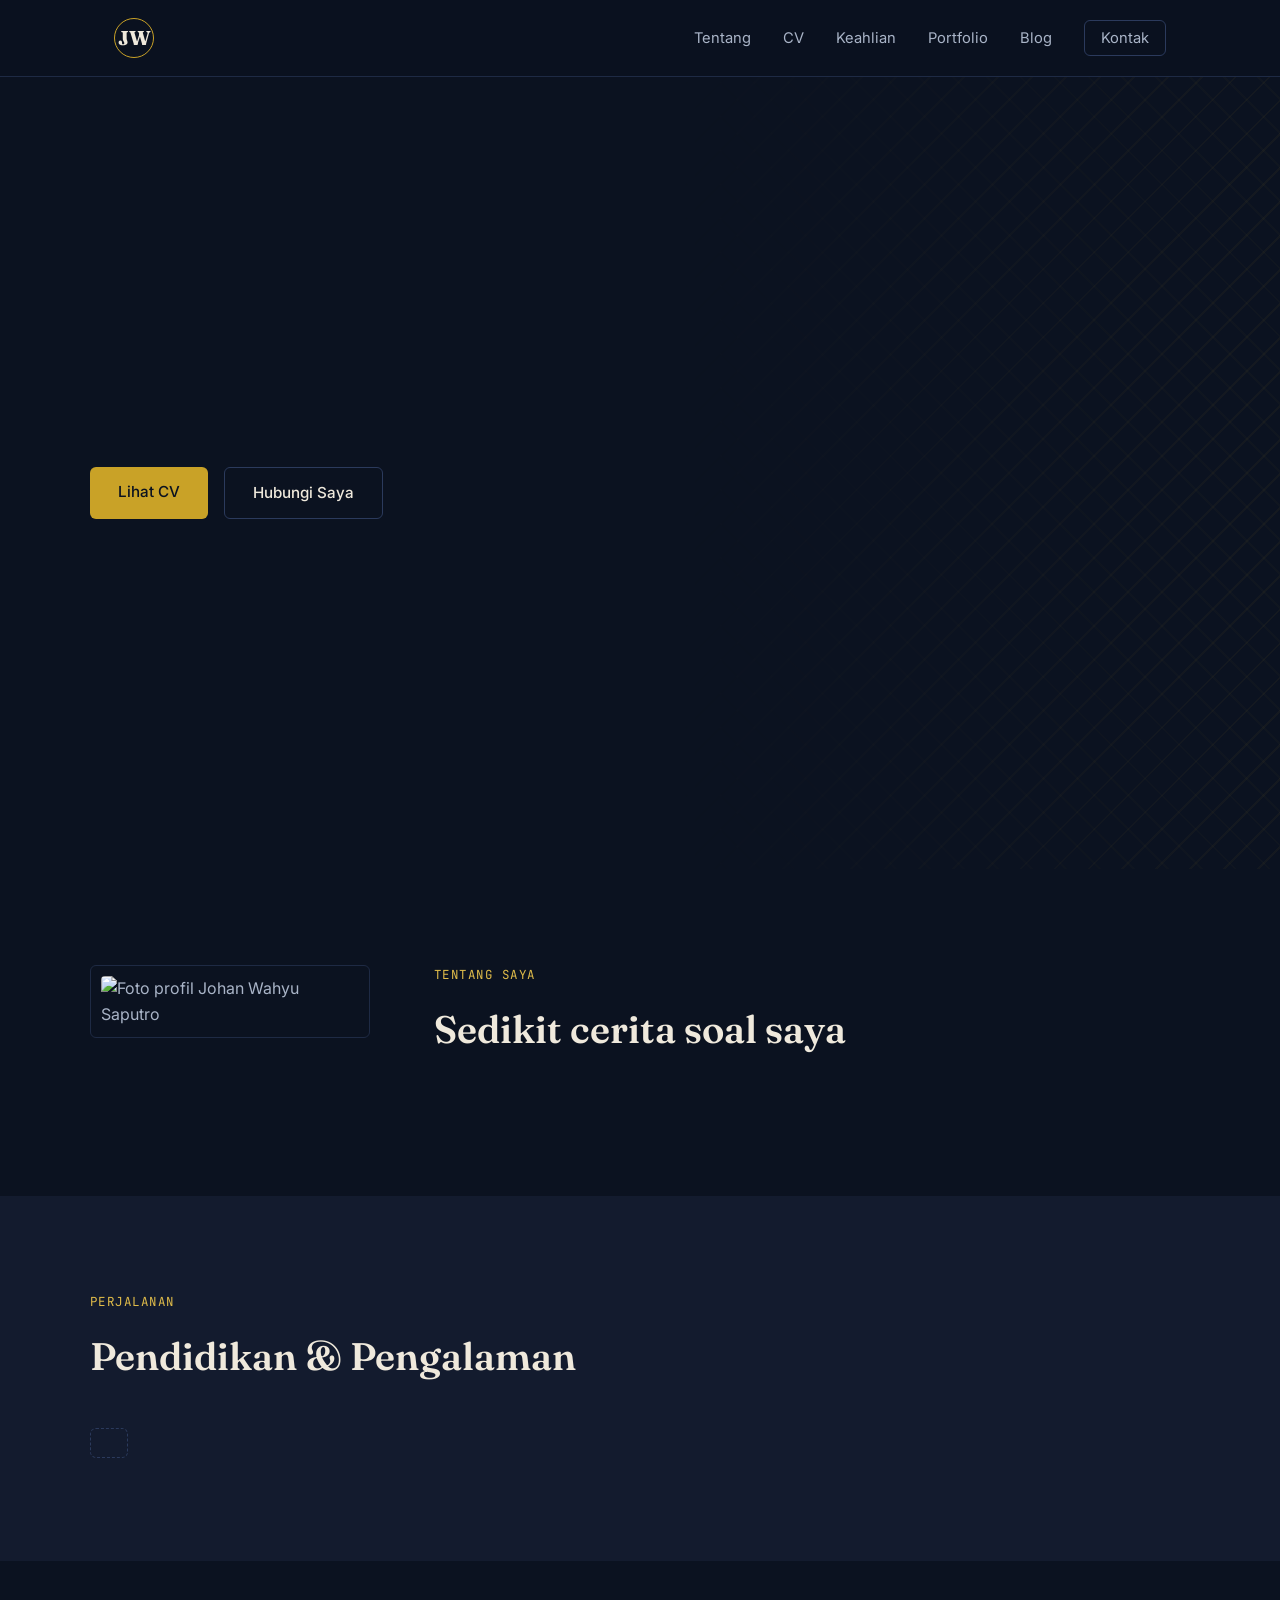
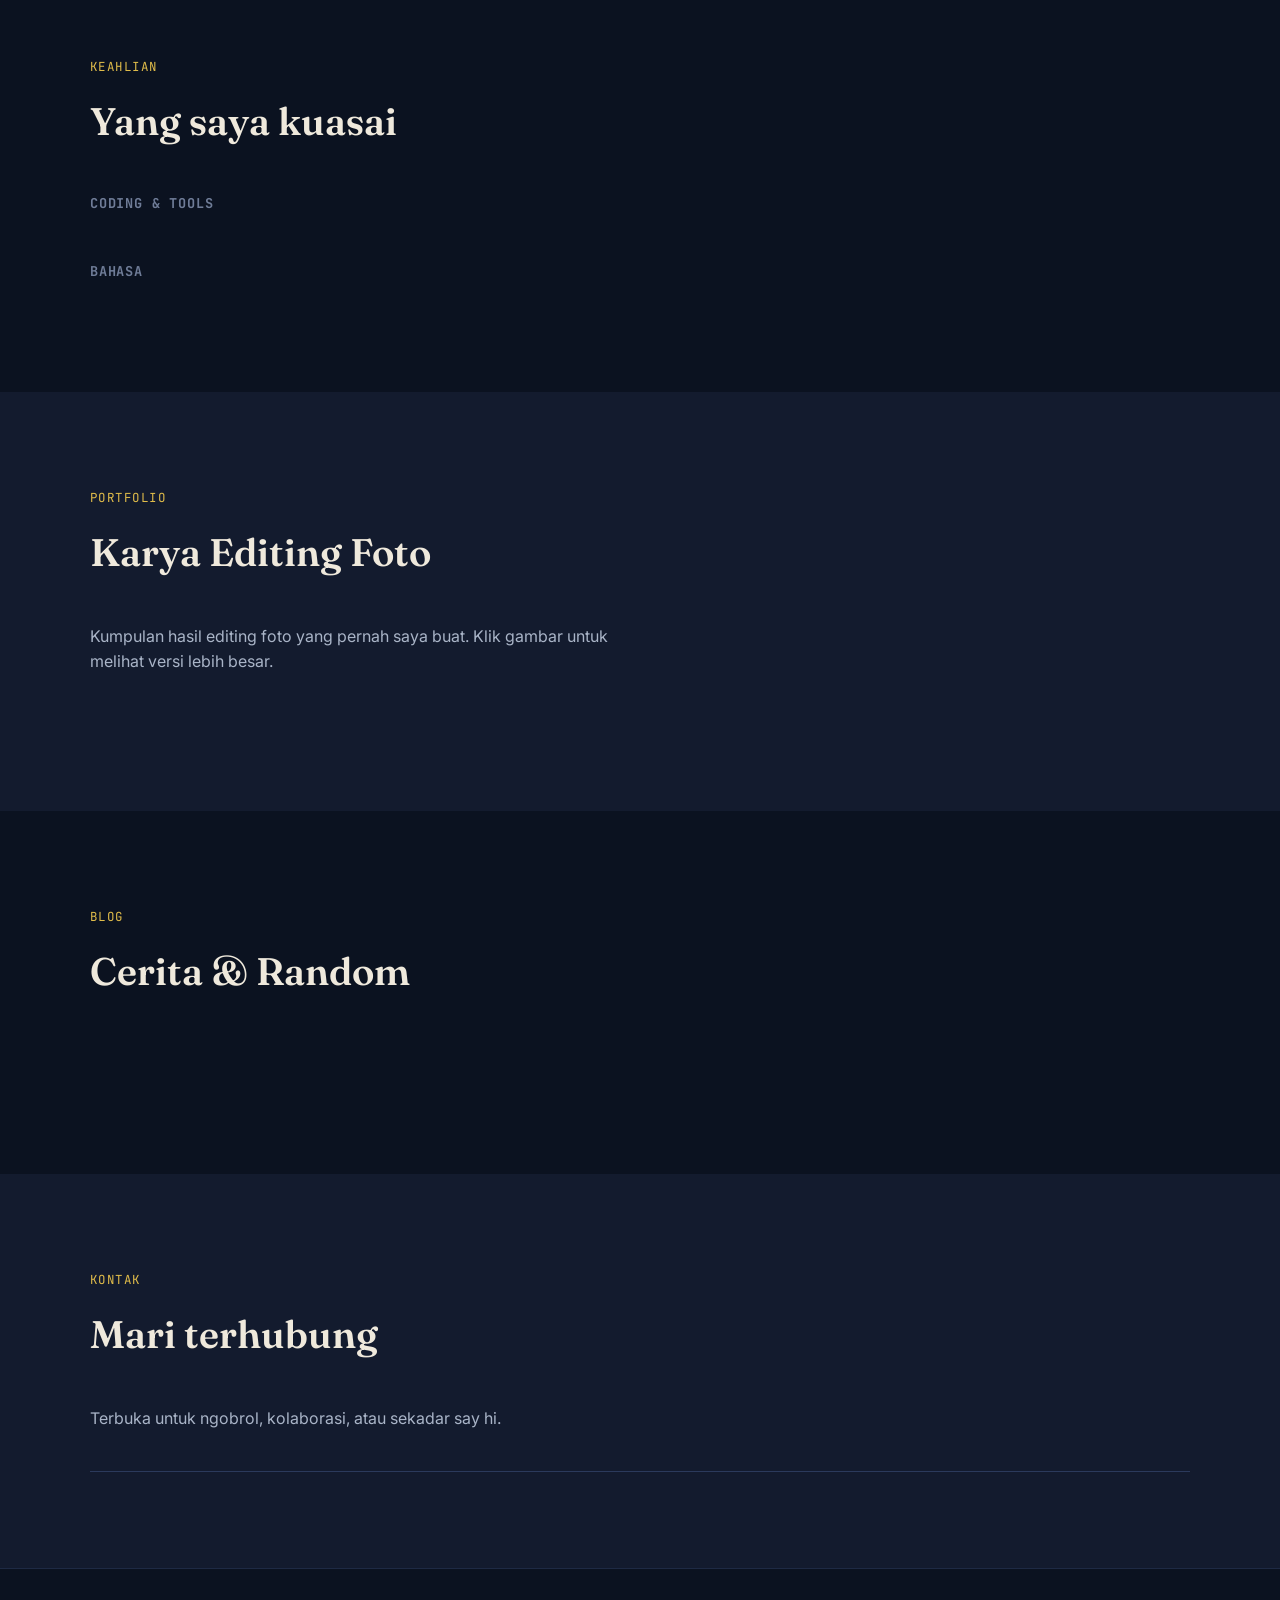
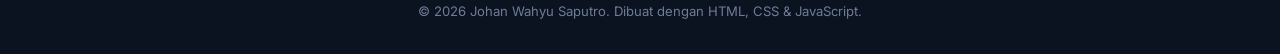
==== index.html @ c7bc6f95 "upload wesbiste pertama" ====
<!DOCTYPE html>
<html lang="id">
<head>
<meta charset="UTF-8">
<meta name="viewport" content="width=device-width, initial-scale=1.0">
<title>Johan Wahyu Saputro</title>
<meta name="description" content="Website pribadi Johan Wahyu Saputro — cerita, CV, dan portfolio.">

<!-- Font: Fraunces untuk judul (berkarakter), Inter untuk teks, JetBrains Mono untuk label kecil -->
<link rel="preconnect" href="https://fonts.googleapis.com">
<link rel="preconnect" href="https://fonts.gstatic.com" crossorigin>
<link href="https://fonts.googleapis.com/css2?family=Fraunces:opsz,wght@9..144,400;9..144,500;9..144,600;9..144,700&family=Inter:wght@400;500;600&family=JetBrains+Mono:wght@400;500&display=swap" rel="stylesheet">

<link rel="stylesheet" href="style.css">
</head>
<body>

  <!-- ===== NAVIGASI ===== -->
  <header class="nav-wrap">
    <nav class="nav">
      <a href="#beranda" class="nav__logo">JW</a>

      <button class="nav__toggle" id="navToggle" aria-label="Buka menu" aria-expanded="false">
        <span></span><span></span><span></span>
      </button>

      <ul class="nav__links" id="navLinks">
        <li><a href="#tentang">Tentang</a></li>
        <li><a href="#pengalaman">CV</a></li>
        <li><a href="#keahlian">Keahlian</a></li>
        <li><a href="#portfolio">Portfolio</a></li>
        <li><a href="#blog">Blog</a></li>
        <li><a href="#kontak" class="nav__cta">Kontak</a></li>
      </ul>
    </nav>
  </header>

  <main>

    <!-- ===== HERO ===== -->
    <section id="beranda" class="hero">
      <div class="hero__pattern" aria-hidden="true"></div>
      <div class="hero__inner">
        <p class="eyebrow" id="heroEyebrow"></p>
        <h1 class="hero__title" id="heroTitle"></h1>
        <p class="hero__tagline" id="heroTagline"></p>
        <div class="hero__actions">
          <a href="#pengalaman" class="btn btn--primary">Lihat CV</a>
          <a href="#kontak" class="btn btn--ghost">Hubungi Saya</a>
        </div>
      </div>
    </section>

    <!-- ===== TENTANG ===== -->
    <section id="tentang" class="section">
      <div class="section__inner about">
        <div class="about__frame">
          <img src="" alt="Foto profil Johan Wahyu Saputro" class="about__photo" id="aboutPhoto">
        </div>
        <div class="about__content">
          <p class="eyebrow">Tentang Saya</p>
          <h2 class="section__title">Sedikit cerita soal saya</h2>
          <p class="about__text" id="aboutText1"></p>
          <p class="about__text" id="aboutText2"></p>
        </div>
      </div>
    </section>

    <!-- ===== PENGALAMAN / CV ===== -->
    <section id="pengalaman" class="section section--alt">
      <div class="section__inner">
        <p class="eyebrow">Perjalanan</p>
        <h2 class="section__title">Pendidikan &amp; Pengalaman</h2>

        <ol class="timeline" id="cvExperience"></ol>
        <ol class="timeline" id="cvEducation"></ol>

        <div class="cert-note">
          <span id="certNote"></span>
        </div>
      </div>
    </section>

    <!-- ===== KEAHLIAN ===== -->
    <section id="keahlian" class="section">
      <div class="section__inner">
        <p class="eyebrow">Keahlian</p>
        <h2 class="section__title">Yang saya kuasai</h2>

        <div class="skills">
          <div class="skills__group">
            <h3 class="skills__label">Coding &amp; Tools</h3>
            <div class="pills" id="skillsTools"></div>
          </div>
          <div class="skills__group">
            <h3 class="skills__label">Bahasa</h3>
            <div class="pills" id="skillsLanguages"></div>
          </div>
        </div>
      </div>
    </section>

    <!-- ===== PORTFOLIO ===== -->
    <section id="portfolio" class="section section--alt">
      <div class="section__inner">
        <p class="eyebrow">Portfolio</p>
        <h2 class="section__title">Karya Editing Foto</h2>
        <p class="portfolio__intro">
          Kumpulan hasil editing foto yang pernah saya buat. Klik gambar untuk melihat versi lebih besar.
        </p>

        <div class="gallery" id="galleryGrid"></div>
      </div>
    </section>

    <!-- Lightbox: muncul saat gambar di galeri diklik -->
    <div class="lightbox" id="lightbox">
      <button class="lightbox__close" id="lightboxClose" aria-label="Tutup">&times;</button>
      <img src="" alt="" id="lightboxImg">
    </div>

    <!-- ===== BLOG ===== -->
    <section id="blog" class="section">
      <div class="section__inner">
        <p class="eyebrow">Blog</p>
        <h2 class="section__title">Cerita &amp; Random</h2>

        <div class="pills pills--tags" id="blogTags"></div>

        <div class="grid" id="blogGrid"></div>
      </div>
    </section>

    <!-- ===== KONTAK ===== -->
    <section id="kontak" class="section section--alt kontak">
      <div class="section__inner">
        <p class="eyebrow">Kontak</p>
        <h2 class="section__title">Mari terhubung</h2>
        <p class="kontak__text">Terbuka untuk ngobrol, kolaborasi, atau sekadar say hi.</p>

        <div class="kontak__links" id="kontakLinks"></div>
      </div>
    </section>

  </main>

  <footer class="footer">
    <p>© <span id="year"></span> Johan Wahyu Saputro. Dibuat dengan HTML, CSS &amp; JavaScript.</p>
  </footer>

  <script src="script.js"></script>
</body>
</html>
---- style.css ----
/* =========================================================
   DESIGN TOKENS
   Palet: navy gelap + aksen emas (terinspirasi batik parang)
   Font: Fraunces (judul) · Inter (teks) · JetBrains Mono (label kecil)
   ========================================================= */
:root {
  --navy-900: #0B1220;
  --navy-800: #131B2E;
  --navy-700: #1E2A44;
  --navy-600: #2B3A5C;

  --gold-500: #C9A227;
  --gold-400: #E0BC4A;

  --cream-100: #EFE9DC;
  --slate-300: #A9B4C7;
  --slate-500: #6F7C97;

  --font-display: "Fraunces", serif;
  --font-body: "Inter", sans-serif;
  --font-mono: "JetBrains Mono", monospace;

  --max-width: 1100px;
  --radius: 6px;
}

/* =========================================================
   RESET DASAR
   ========================================================= */
* { margin: 0; padding: 0; box-sizing: border-box; }

html { scroll-behavior: smooth; }

body {
  background: var(--navy-900);
  color: var(--slate-300);
  font-family: var(--font-body);
  line-height: 1.6;
  -webkit-font-smoothing: antialiased;
}

img { max-width: 100%; display: block; }

a { color: inherit; text-decoration: none; }

ul, ol { list-style: none; }

:focus-visible {
  outline: 2px solid var(--gold-400);
  outline-offset: 3px;
}

@media (prefers-reduced-motion: reduce) {
  html { scroll-behavior: auto; }
  * { animation-duration: 0.01ms !important; transition-duration: 0.01ms !important; }
}

/* =========================================================
   UTILITAS
   ========================================================= */
.eyebrow {
  font-family: var(--font-mono);
  font-size: 0.78rem;
  letter-spacing: 0.12em;
  text-transform: uppercase;
  color: var(--gold-400);
  margin-bottom: 14px;
}

.section {
  padding: 96px 24px;
}

.section--alt {
  background: var(--navy-800);
}

.section__inner {
  max-width: var(--max-width);
  margin: 0 auto;
}

.section__title {
  font-family: var(--font-display);
  font-weight: 600;
  font-size: clamp(1.8rem, 3vw, 2.4rem);
  color: var(--cream-100);
  margin-bottom: 40px;
  max-width: 20ch;
}

/* =========================================================
   NAVIGASI
   ========================================================= */
.nav-wrap {
  position: sticky;
  top: 0;
  z-index: 100;
  background: rgba(11, 18, 32, 0.85);
  backdrop-filter: blur(10px);
  border-bottom: 1px solid var(--navy-700);
}

.nav {
  max-width: var(--max-width);
  margin: 0 auto;
  padding: 18px 24px;
  display: flex;
  align-items: center;
  justify-content: space-between;
}

.nav__logo {
  font-family: var(--font-display);
  font-weight: 700;
  font-size: 1.25rem;
  color: var(--cream-100);
  border: 1px solid var(--gold-500);
  border-radius: 50%;
  width: 40px;
  height: 40px;
  display: flex;
  align-items: center;
  justify-content: center;
}

.nav__links {
  display: flex;
  align-items: center;
  gap: 32px;
}

.nav__links a {
  font-size: 0.92rem;
  color: var(--slate-300);
  transition: color 0.2s ease;
}

.nav__links a:hover { color: var(--gold-400); }

.nav__cta {
  border: 1px solid var(--navy-600);
  padding: 8px 16px;
  border-radius: var(--radius);
}

.nav__cta:hover {
  border-color: var(--gold-500);
  color: var(--gold-400) !important;
}

.nav__toggle {
  display: none;
  flex-direction: column;
  gap: 5px;
  background: none;
  border: none;
  cursor: pointer;
  padding: 6px;
}

.nav__toggle span {
  width: 22px;
  height: 2px;
  background: var(--cream-100);
  border-radius: 2px;
  transition: transform 0.25s ease, opacity 0.25s ease;
}

/* =========================================================
   HERO
   ========================================================= */
.hero {
  position: relative;
  min-height: 88vh;
  display: flex;
  align-items: center;
  padding: 0 24px;
  overflow: hidden;
}

.hero__pattern {
  position: absolute;
  top: 0;
  right: 0;
  width: min(55vw, 620px);
  height: 100%;
  pointer-events: none;
  opacity: 0.5;
  background-image: repeating-linear-gradient(
      135deg,
      transparent 0 22px,
      rgba(201, 162, 39, 0.10) 22px 24px
    ),
    repeating-linear-gradient(
      45deg,
      transparent 0 22px,
      rgba(201, 162, 39, 0.06) 22px 24px
    );
  -webkit-mask-image: linear-gradient(to left, black, transparent);
  mask-image: linear-gradient(to left, black, transparent);
}

.hero__inner {
  position: relative;
  max-width: var(--max-width);
  margin: 0 auto;
  width: 100%;
}

.hero__title {
  font-family: var(--font-display);
  font-weight: 600;
  font-size: clamp(2.6rem, 7vw, 5rem);
  line-height: 1.05;
  color: var(--cream-100);
  margin-bottom: 24px;
}

.hero__tagline {
  font-size: clamp(1.05rem, 2vw, 1.25rem);
  color: var(--slate-300);
  max-width: 40ch;
  margin-bottom: 40px;
}

.hero__actions {
  display: flex;
  gap: 16px;
  flex-wrap: wrap;
}

/* =========================================================
   TOMBOL
   ========================================================= */
.btn {
  display: inline-block;
  padding: 13px 28px;
  border-radius: var(--radius);
  font-size: 0.95rem;
  font-weight: 500;
  transition: transform 0.2s ease, background 0.2s ease, border-color 0.2s ease;
}

.btn--primary {
  background: var(--gold-500);
  color: var(--navy-900);
}

.btn--primary:hover {
  background: var(--gold-400);
  transform: translateY(-2px);
}

.btn--ghost {
  border: 1px solid var(--navy-600);
  color: var(--cream-100);
}

.btn--ghost:hover {
  border-color: var(--gold-500);
  transform: translateY(-2px);
}

/* =========================================================
   TENTANG
   ========================================================= */
.about {
  display: grid;
  grid-template-columns: 280px 1fr;
  gap: 64px;
  align-items: start;
}

.about__frame {
  border: 1px solid var(--navy-700);
  border-radius: var(--radius);
  padding: 10px;
}

.about__photo {
  border-radius: 4px;
}

.about__text {
  margin-bottom: 18px;
  max-width: 58ch;
}

.about__note {
  font-family: var(--font-mono);
  font-size: 0.8rem;
  color: var(--slate-500);
  border-left: 2px solid var(--navy-600);
  padding-left: 12px;
  margin-top: 24px;
}

/* =========================================================
   TIMELINE (CV)
   ========================================================= */
.timeline {
  position: relative;
  padding-left: 32px;
  border-left: 1px solid var(--navy-600);
  margin-bottom: 40px;
}

.timeline__item {
  position: relative;
  padding-bottom: 40px;
}

.timeline__item:last-child { padding-bottom: 0; }

.timeline__item::before {
  content: "";
  position: absolute;
  left: -37px;
  top: 6px;
  width: 10px;
  height: 10px;
  border-radius: 50%;
  background: var(--gold-500);
  box-shadow: 0 0 0 4px var(--navy-900);
}

.section--alt .timeline__item::before {
  box-shadow: 0 0 0 4px var(--navy-800);
}

.timeline__date {
  font-family: var(--font-mono);
  font-size: 0.78rem;
  color: var(--gold-400);
  letter-spacing: 0.04em;
}

.timeline__title {
  font-family: var(--font-display);
  font-weight: 600;
  font-size: 1.2rem;
  color: var(--cream-100);
  margin: 6px 0 8px;
}

.timeline__desc {
  max-width: 55ch;
}

.cert-note {
  font-family: var(--font-mono);
  font-size: 0.85rem;
  color: var(--slate-500);
  border: 1px dashed var(--navy-600);
  border-radius: var(--radius);
  padding: 14px 18px;
  display: inline-block;
}

/* =========================================================
   KEAHLIAN
   ========================================================= */
.skills {
  display: flex;
  flex-direction: column;
  gap: 32px;
}

.skills__label {
  font-family: var(--font-mono);
  font-size: 0.85rem;
  color: var(--slate-500);
  text-transform: uppercase;
  letter-spacing: 0.06em;
  margin-bottom: 14px;
}

.pills {
  display: flex;
  flex-wrap: wrap;
  gap: 10px;
}

.pill {
  font-size: 0.88rem;
  padding: 8px 16px;
  border: 1px solid var(--navy-600);
  border-radius: 999px;
  color: var(--cream-100);
}

.pill--tag {
  border-color: var(--gold-500);
  color: var(--gold-400);
}

.pills--tags { margin-bottom: 36px; }

/* =========================================================
   GRID / CARD (Portfolio & Blog)
   ========================================================= */
.grid {
  display: grid;
  grid-template-columns: repeat(auto-fit, minmax(240px, 1fr));
  gap: 24px;
}

.card--empty {
  border: 1px dashed var(--navy-600);
  border-radius: var(--radius);
  padding: 36px 24px;
  text-align: center;
  color: var(--slate-500);
  font-size: 0.92rem;
}

.card--empty__icon {
  font-family: var(--font-display);
  font-size: 1.6rem;
  color: var(--gold-500);
  margin-bottom: 12px;
}

/* =========================================================
   GALERI PORTFOLIO
   ========================================================= */
.portfolio__intro {
  max-width: 55ch;
  margin-bottom: 40px;
}

.gallery {
  display: grid;
  grid-template-columns: repeat(auto-fill, minmax(220px, 1fr));
  gap: 20px;
  grid-auto-flow: dense;
}

.gallery__item {
  position: relative;
  overflow: hidden;
  border-radius: var(--radius);
  border: 1px solid var(--navy-600);
  cursor: pointer;
  aspect-ratio: 4 / 5;
}

.gallery__item img {
  width: 100%;
  height: 100%;
  object-fit: cover;
  transition: transform 0.4s ease;
}

.gallery__item:hover img {
  transform: scale(1.06);
}

.gallery__item figcaption {
  position: absolute;
  left: 0;
  right: 0;
  bottom: 0;
  padding: 14px 16px;
  font-size: 0.85rem;
  color: var(--cream-100);
  background: linear-gradient(to top, rgba(11, 18, 32, 0.9), transparent);
  opacity: 0;
  transform: translateY(6px);
  transition: opacity 0.25s ease, transform 0.25s ease;
}

.gallery__item:hover figcaption,
.gallery__item:focus-visible figcaption {
  opacity: 1;
  transform: translateY(0);
}

/* =========================================================
   LIGHTBOX
   ========================================================= */
.lightbox {
  position: fixed;
  inset: 0;
  background: rgba(11, 18, 32, 0.94);
  display: flex;
  align-items: center;
  justify-content: center;
  padding: 40px;
  z-index: 200;
  opacity: 0;
  pointer-events: none;
  transition: opacity 0.25s ease;
}

.lightbox.is-open {
  opacity: 1;
  pointer-events: auto;
}

.lightbox img {
  max-width: min(90vw, 900px);
  max-height: 86vh;
  border-radius: 4px;
  box-shadow: 0 20px 60px rgba(0, 0, 0, 0.5);
}

.lightbox__close {
  position: absolute;
  top: 24px;
  right: 28px;
  background: none;
  border: 1px solid var(--navy-600);
  color: var(--cream-100);
  width: 44px;
  height: 44px;
  border-radius: 50%;
  font-size: 1.5rem;
  line-height: 1;
  cursor: pointer;
  transition: border-color 0.2s ease, color 0.2s ease;
}

.lightbox__close:hover {
  border-color: var(--gold-500);
  color: var(--gold-400);
}

/* =========================================================
   KONTAK
   ========================================================= */
.kontak__text {
  max-width: 50ch;
  margin-bottom: 40px;
}

.kontak__links {
  display: flex;
  flex-direction: column;
  gap: 1px;
  border-top: 1px solid var(--navy-600);
}

.kontak__link {
  display: flex;
  justify-content: space-between;
  align-items: center;
  padding: 20px 4px;
  border-bottom: 1px solid var(--navy-600);
  transition: padding-left 0.2s ease, color 0.2s ease;
}

.kontak__link:hover {
  padding-left: 12px;
  color: var(--gold-400);
}

.kontak__link-label {
  font-family: var(--font-mono);
  font-size: 0.8rem;
  color: var(--slate-500);
  text-transform: uppercase;
  letter-spacing: 0.06em;
}

.kontak__link-value {
  font-size: 1rem;
}

/* =========================================================
   FOOTER
   ========================================================= */
.footer {
  text-align: center;
  padding: 32px 24px;
  font-size: 0.82rem;
  color: var(--slate-500);
  border-top: 1px solid var(--navy-700);
}

/* =========================================================
   RESPONSIVE
   ========================================================= */
@media (max-width: 780px) {
  .about {
    grid-template-columns: 1fr;
  }

  .about__frame {
    max-width: 220px;
  }
}

@media (max-width: 640px) {
  .nav__toggle {
    display: flex;
  }

  .nav__links {
    position: fixed;
    top: 73px;
    left: 0;
    right: 0;
    background: var(--navy-800);
    flex-direction: column;
    align-items: flex-start;
    gap: 0;
    border-bottom: 1px solid var(--navy-700);
    transform: translateY(-8px);
    opacity: 0;
    pointer-events: none;
    transition: transform 0.2s ease, opacity 0.2s ease;
  }

  .nav__links.is-open {
    transform: translateY(0);
    opacity: 1;
    pointer-events: auto;
  }

  .nav__links li {
    width: 100%;
  }

  .nav__links a {
    display: block;
    padding: 16px 24px;
    width: 100%;
    border-bottom: 1px solid var(--navy-700);
  }

  .nav__cta {
    border: none;
    border-bottom: 1px solid var(--navy-700);
    border-radius: 0;
  }

  .nav__toggle.is-active span:nth-child(1) { transform: translateY(7px) rotate(45deg); }
  .nav__toggle.is-active span:nth-child(2) { opacity: 0; }
  .nav__toggle.is-active span:nth-child(3) { transform: translateY(-7px) rotate(-45deg); }

  .section { padding: 64px 20px; }
}
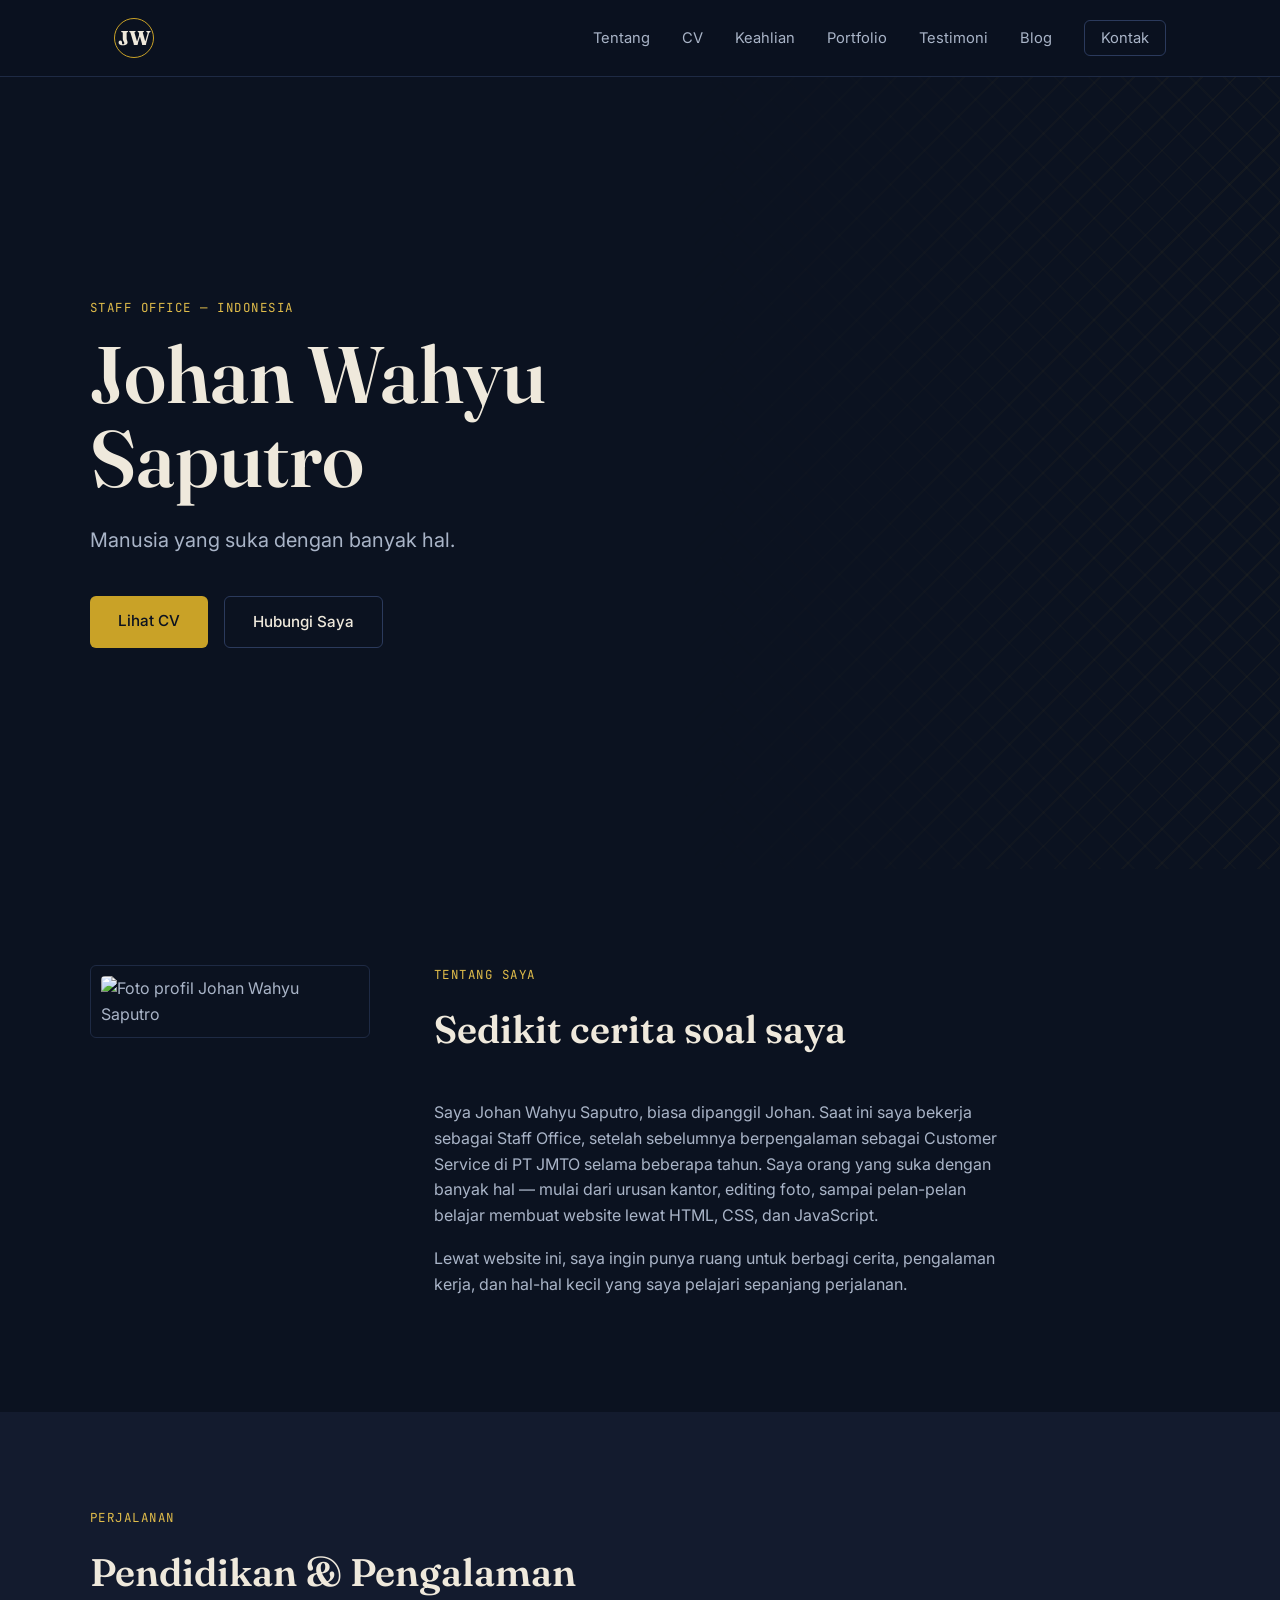
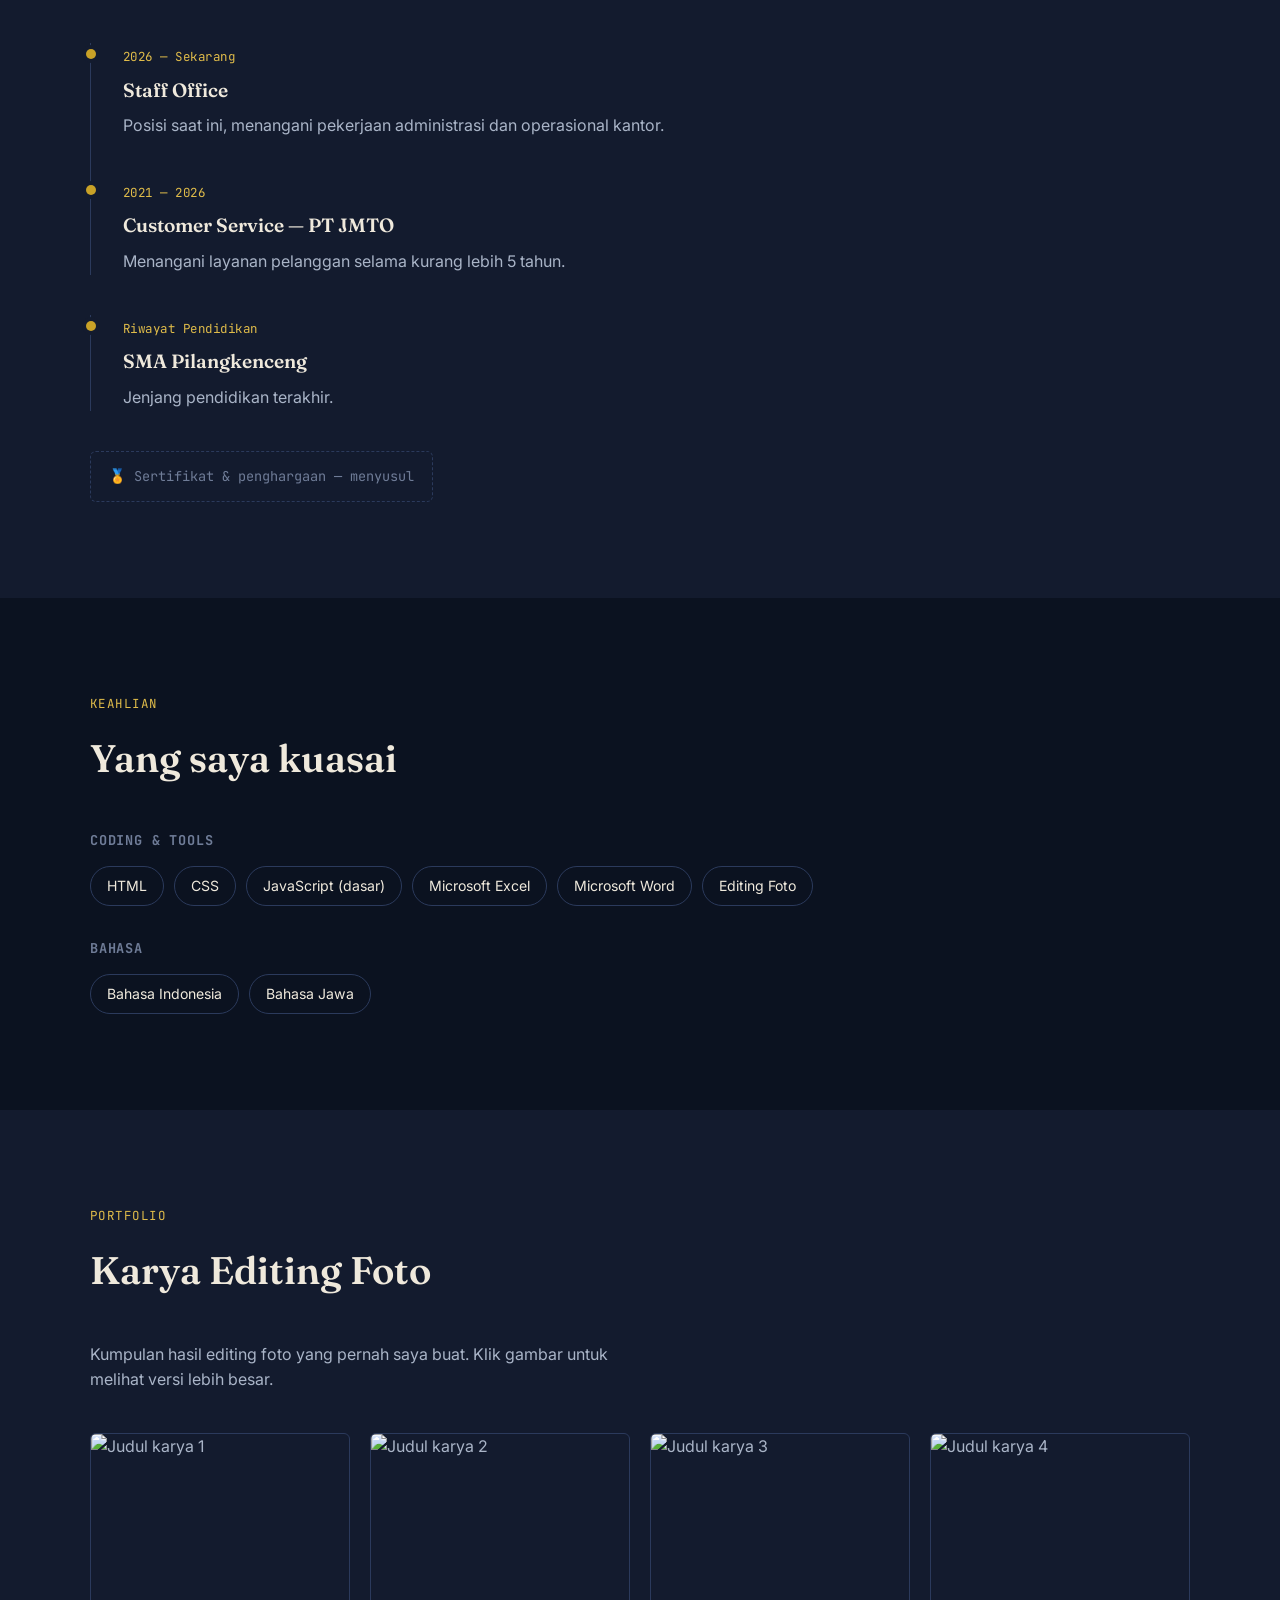
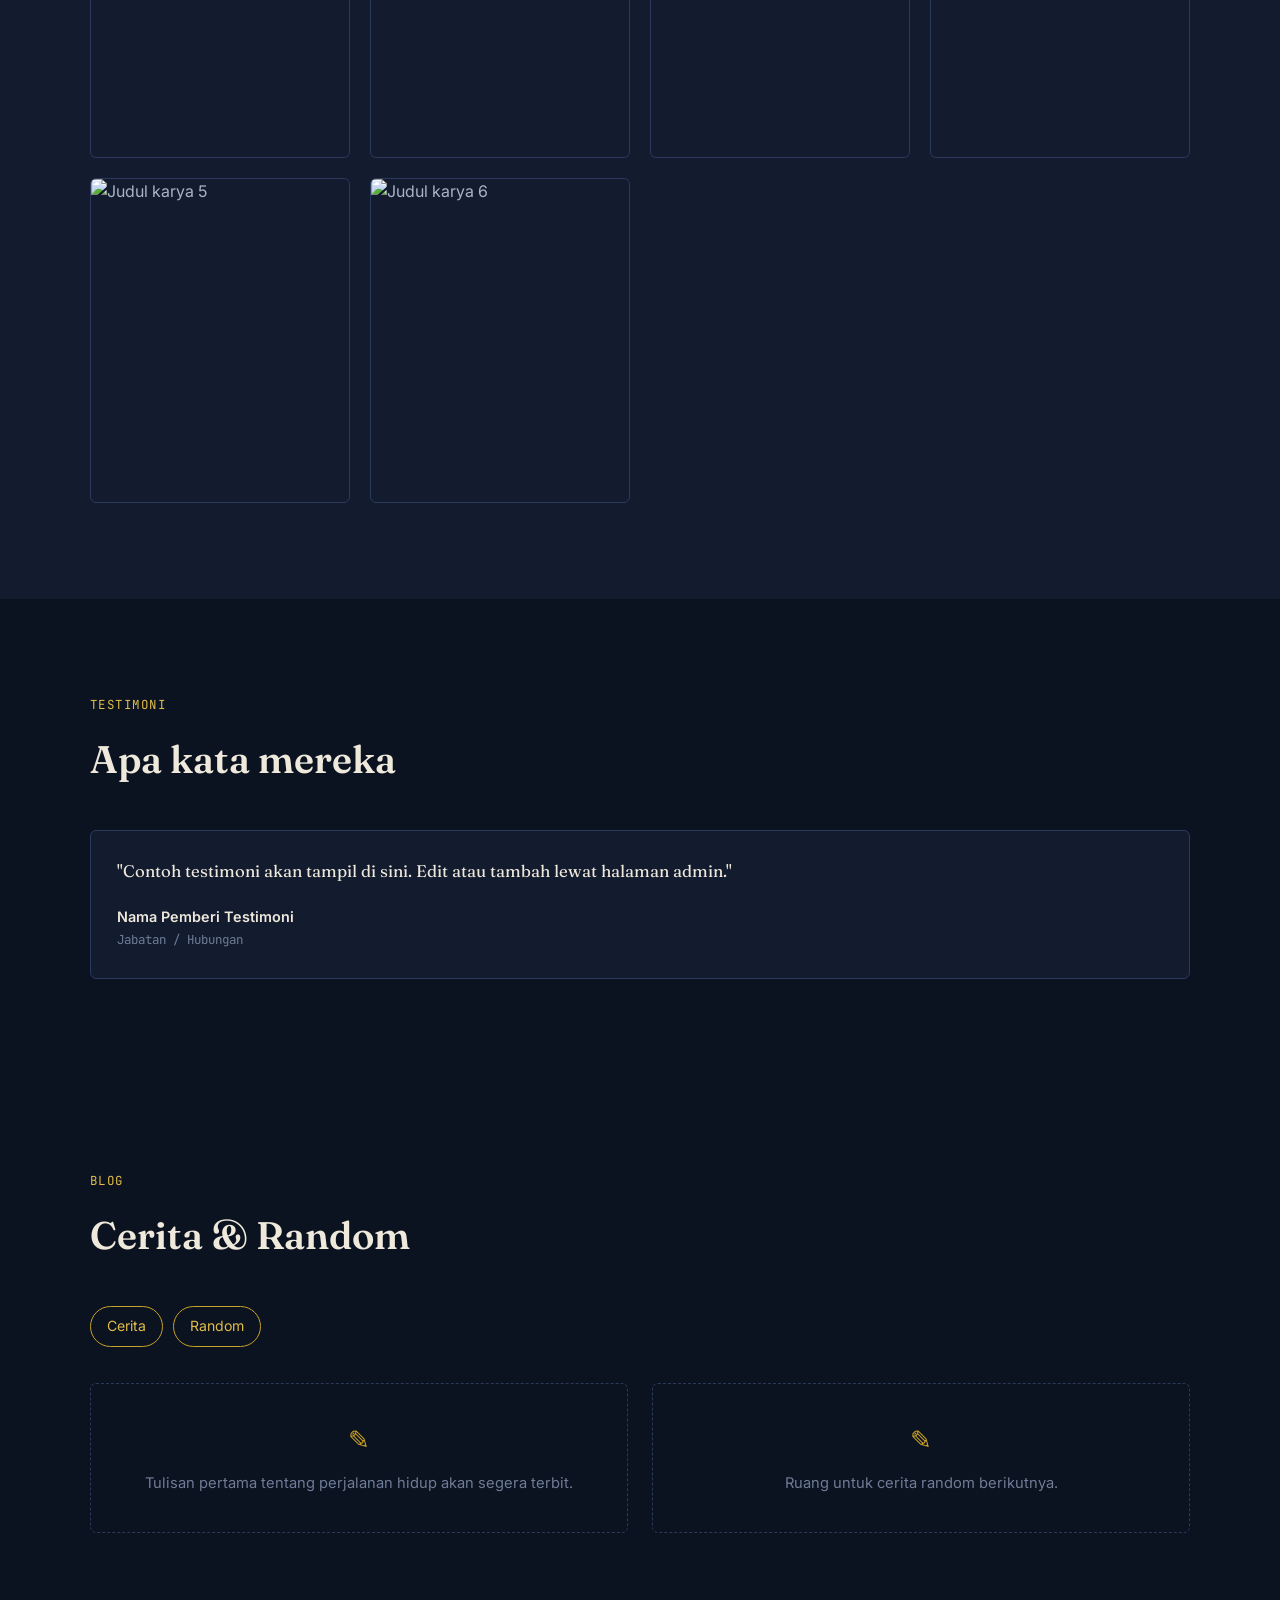
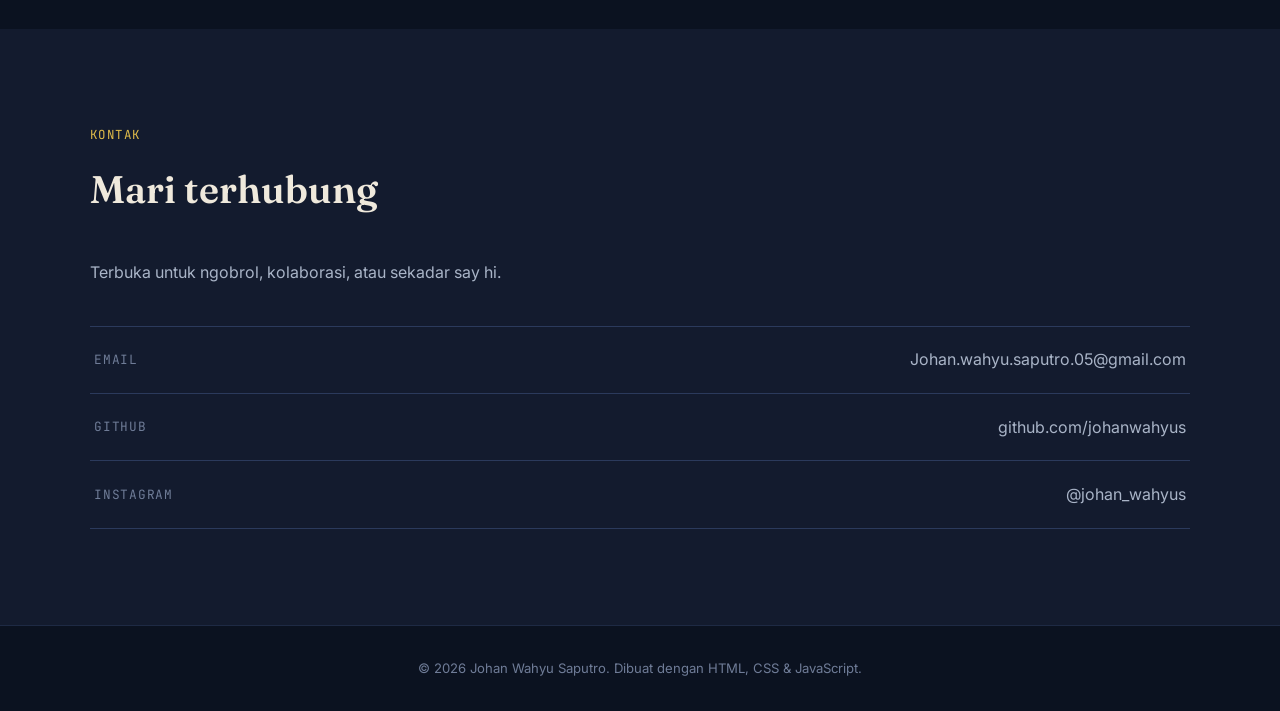
==== commit cadaa5cb: "Penambahan Gambar" ====
--- a/index.html
+++ b/index.html
@@ -5,6 +5,18 @@
 <meta name="viewport" content="width=device-width, initial-scale=1.0">
 <title>Johan Wahyu Saputro</title>
 <meta name="description" content="Website pribadi Johan Wahyu Saputro — cerita, CV, dan portfolio.">
+
+<!-- Favicon (ikon kecil di tab browser) -->
+<link rel="icon" href="favicon.ico" sizes="any">
+<link rel="icon" href="assets/favicon-192.png" type="image/png" sizes="192x192">
+<link rel="apple-touch-icon" href="assets/favicon-180.png">
+
+<!-- Preview saat link di-share ke WhatsApp/Instagram/dll -->
+<meta property="og:type" content="website">
+<meta property="og:title" content="Johan Wahyu Saputro">
+<meta property="og:description" content="Website pribadi Johan Wahyu Saputro — cerita, CV, dan portfolio.">
+<meta property="og:image" content="https://johanwahyus.netlify.app/assets/og-image.jpg">
+<meta name="twitter:card" content="summary_large_image">
 
 <!-- Font: Fraunces untuk judul (berkarakter), Inter untuk teks, JetBrains Mono untuk label kecil -->
 <link rel="preconnect" href="https://fonts.googleapis.com">
@@ -29,6 +41,7 @@
         <li><a href="#pengalaman">CV</a></li>
         <li><a href="#keahlian">Keahlian</a></li>
         <li><a href="#portfolio">Portfolio</a></li>
+        <li><a href="#testimoni">Testimoni</a></li>
         <li><a href="#blog">Blog</a></li>
         <li><a href="#kontak" class="nav__cta">Kontak</a></li>
       </ul>
@@ -119,6 +132,16 @@
       <img src="" alt="" id="lightboxImg">
     </div>
 
+    <!-- ===== TESTIMONI ===== -->
+    <section id="testimoni" class="section">
+      <div class="section__inner">
+        <p class="eyebrow">Testimoni</p>
+        <h2 class="section__title">Apa kata mereka</h2>
+
+        <div class="grid" id="testimonialGrid"></div>
+      </div>
+    </section>
+
     <!-- ===== BLOG ===== -->
     <section id="blog" class="section">
       <div class="section__inner">
--- a/style.css
+++ b/style.css
@@ -423,6 +423,41 @@
 }
 
 /* =========================================================
+   TESTIMONI
+   ========================================================= */
+.testimonial-card {
+  border: 1px solid var(--navy-600);
+  border-radius: var(--radius);
+  padding: 28px 26px;
+  background: var(--navy-800);
+}
+
+.section:not(.section--alt) .testimonial-card {
+  background: var(--navy-800);
+}
+
+.testimonial-card__quote {
+  font-family: var(--font-display);
+  font-size: 1.05rem;
+  color: var(--cream-100);
+  line-height: 1.5;
+  margin-bottom: 20px;
+}
+
+.testimonial-card__name {
+  font-size: 0.9rem;
+  font-weight: 600;
+  color: var(--cream-100);
+}
+
+.testimonial-card__role {
+  font-family: var(--font-mono);
+  font-size: 0.78rem;
+  color: var(--slate-500);
+  margin-top: 2px;
+}
+
+/* =========================================================
    GALERI PORTFOLIO
    ========================================================= */
 .portfolio__intro {
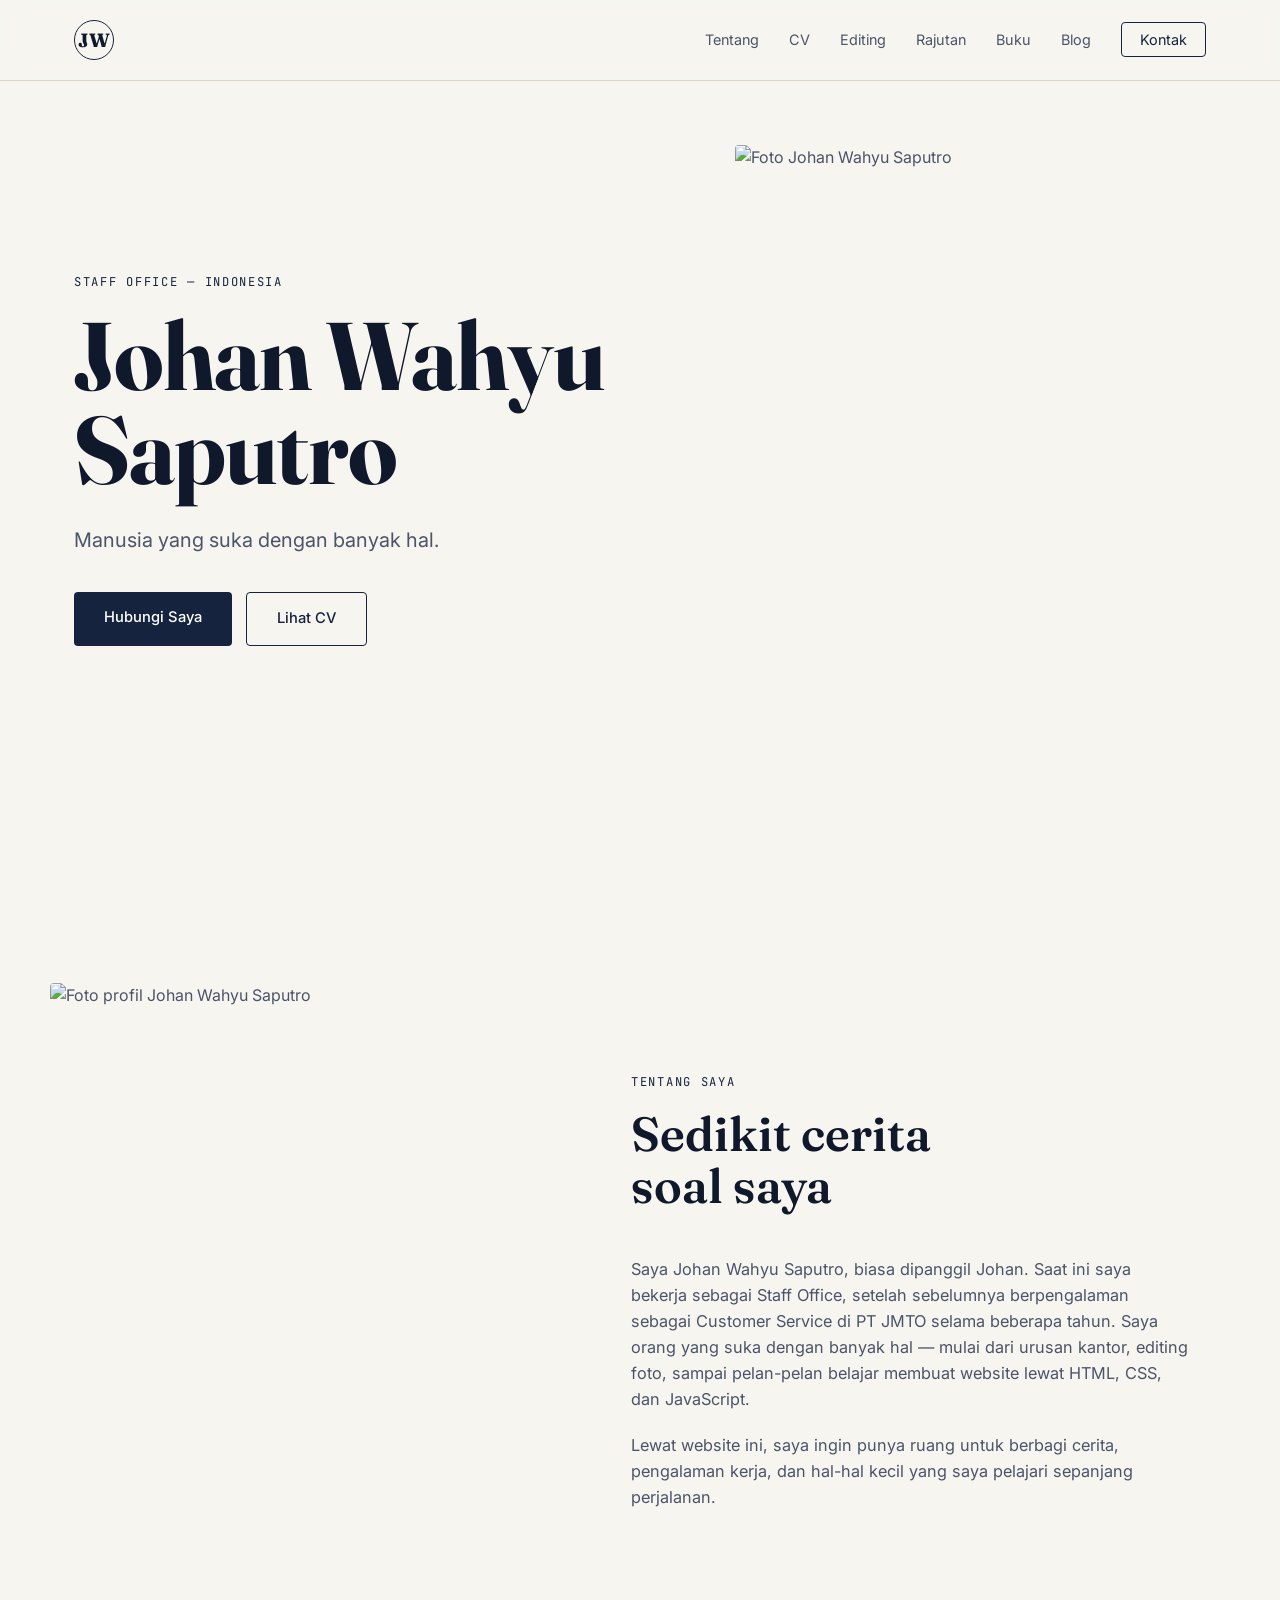
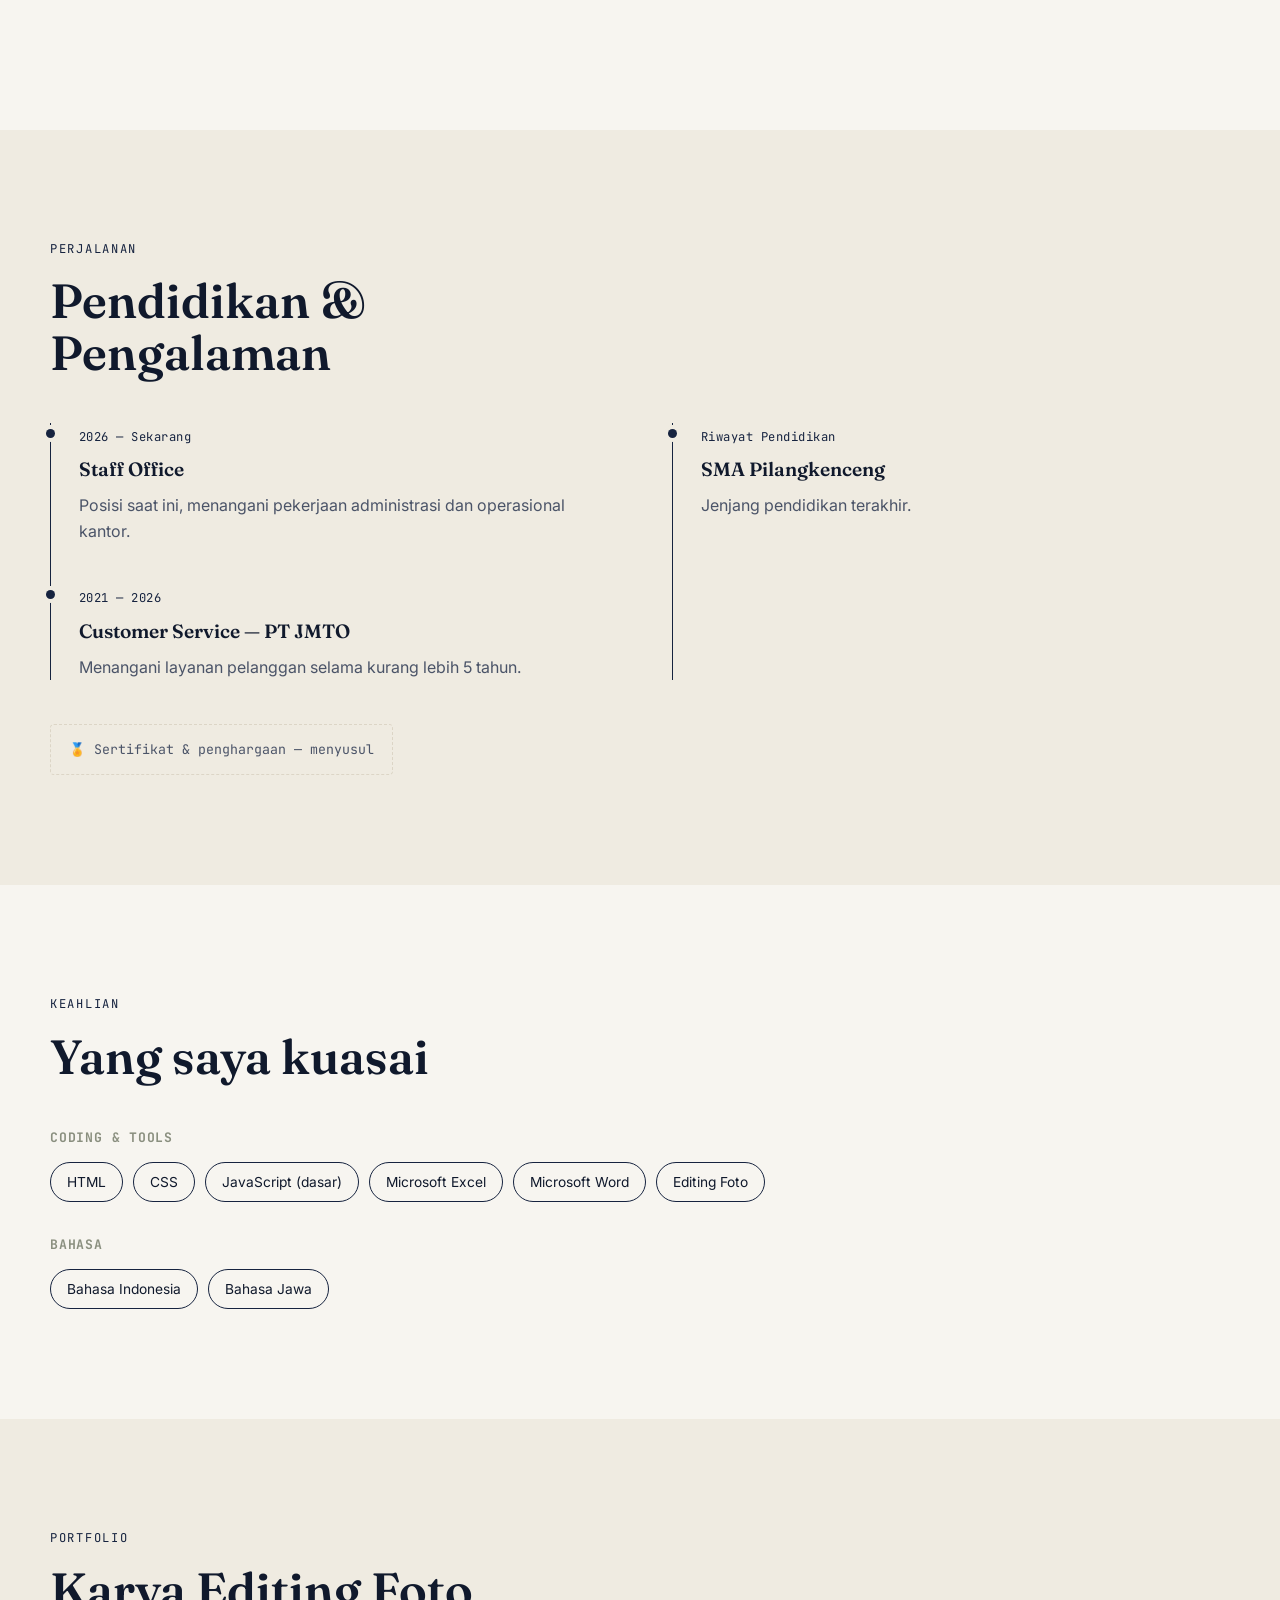
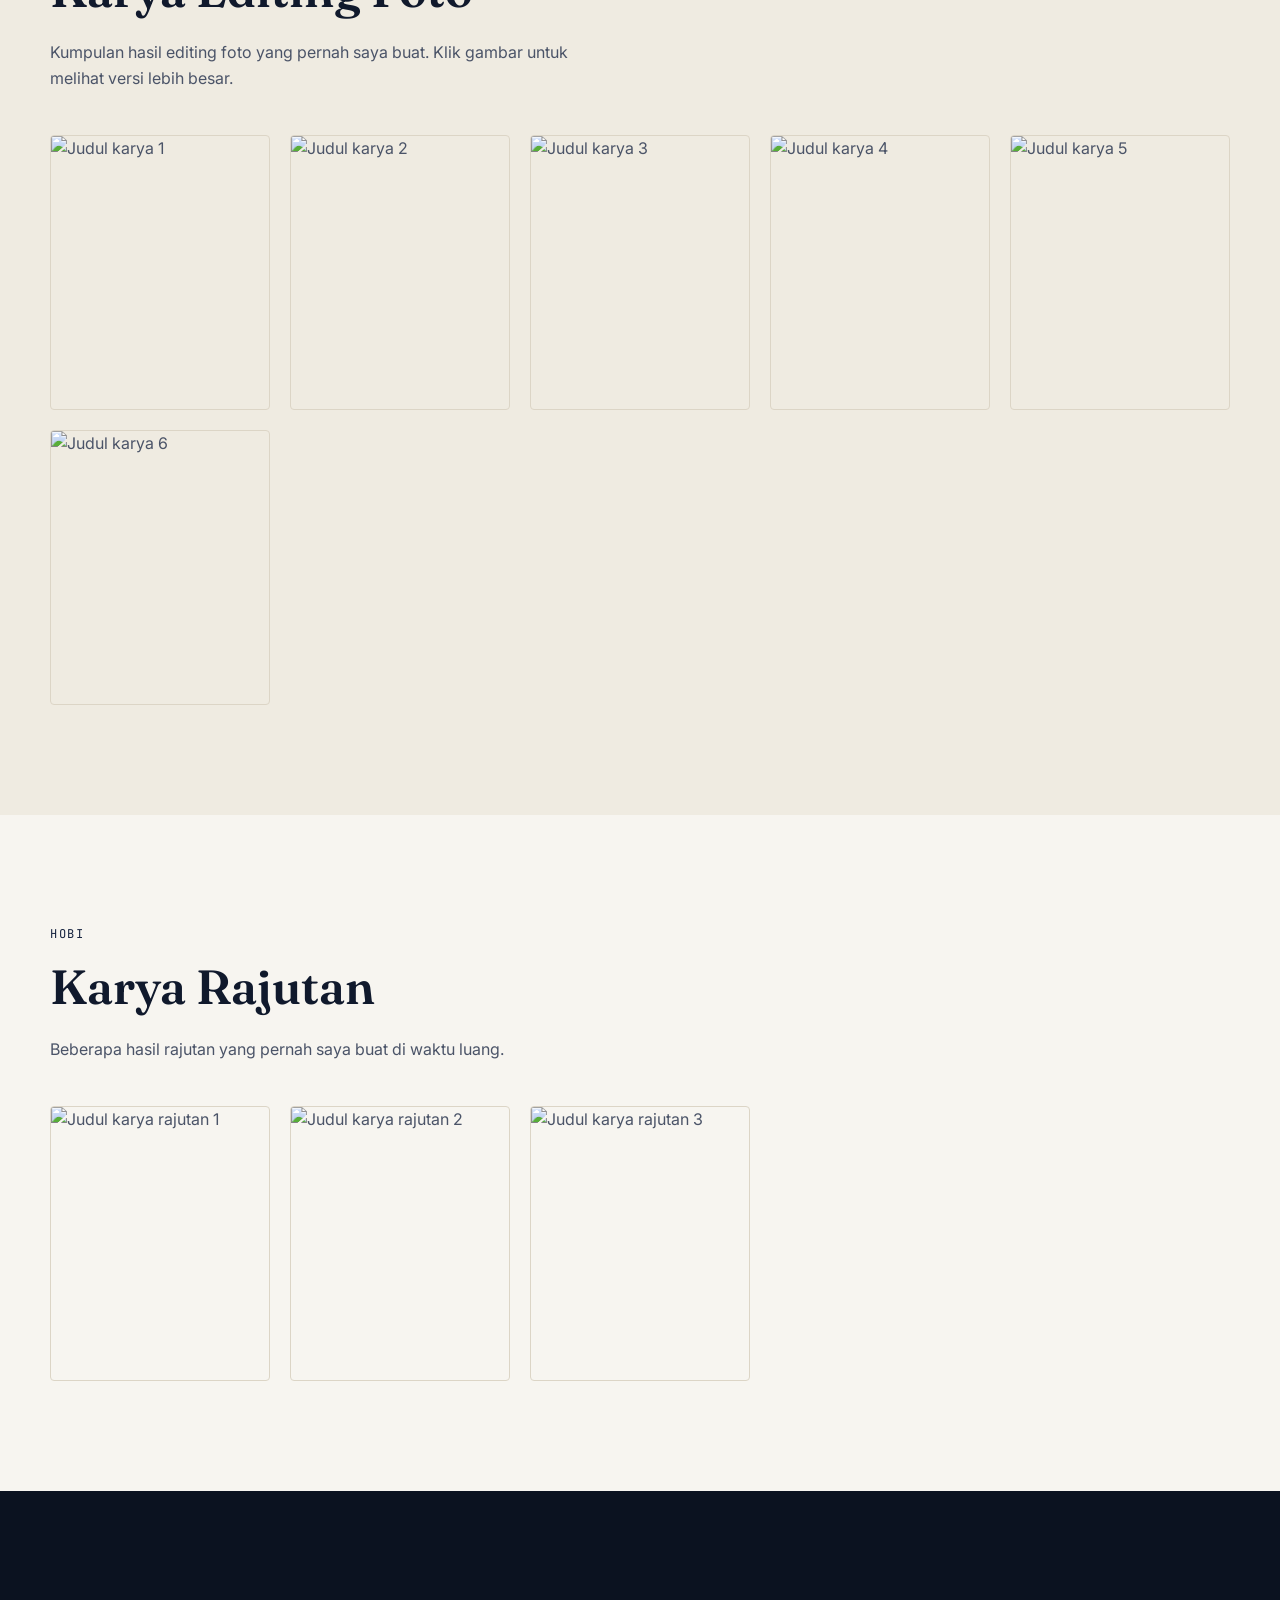
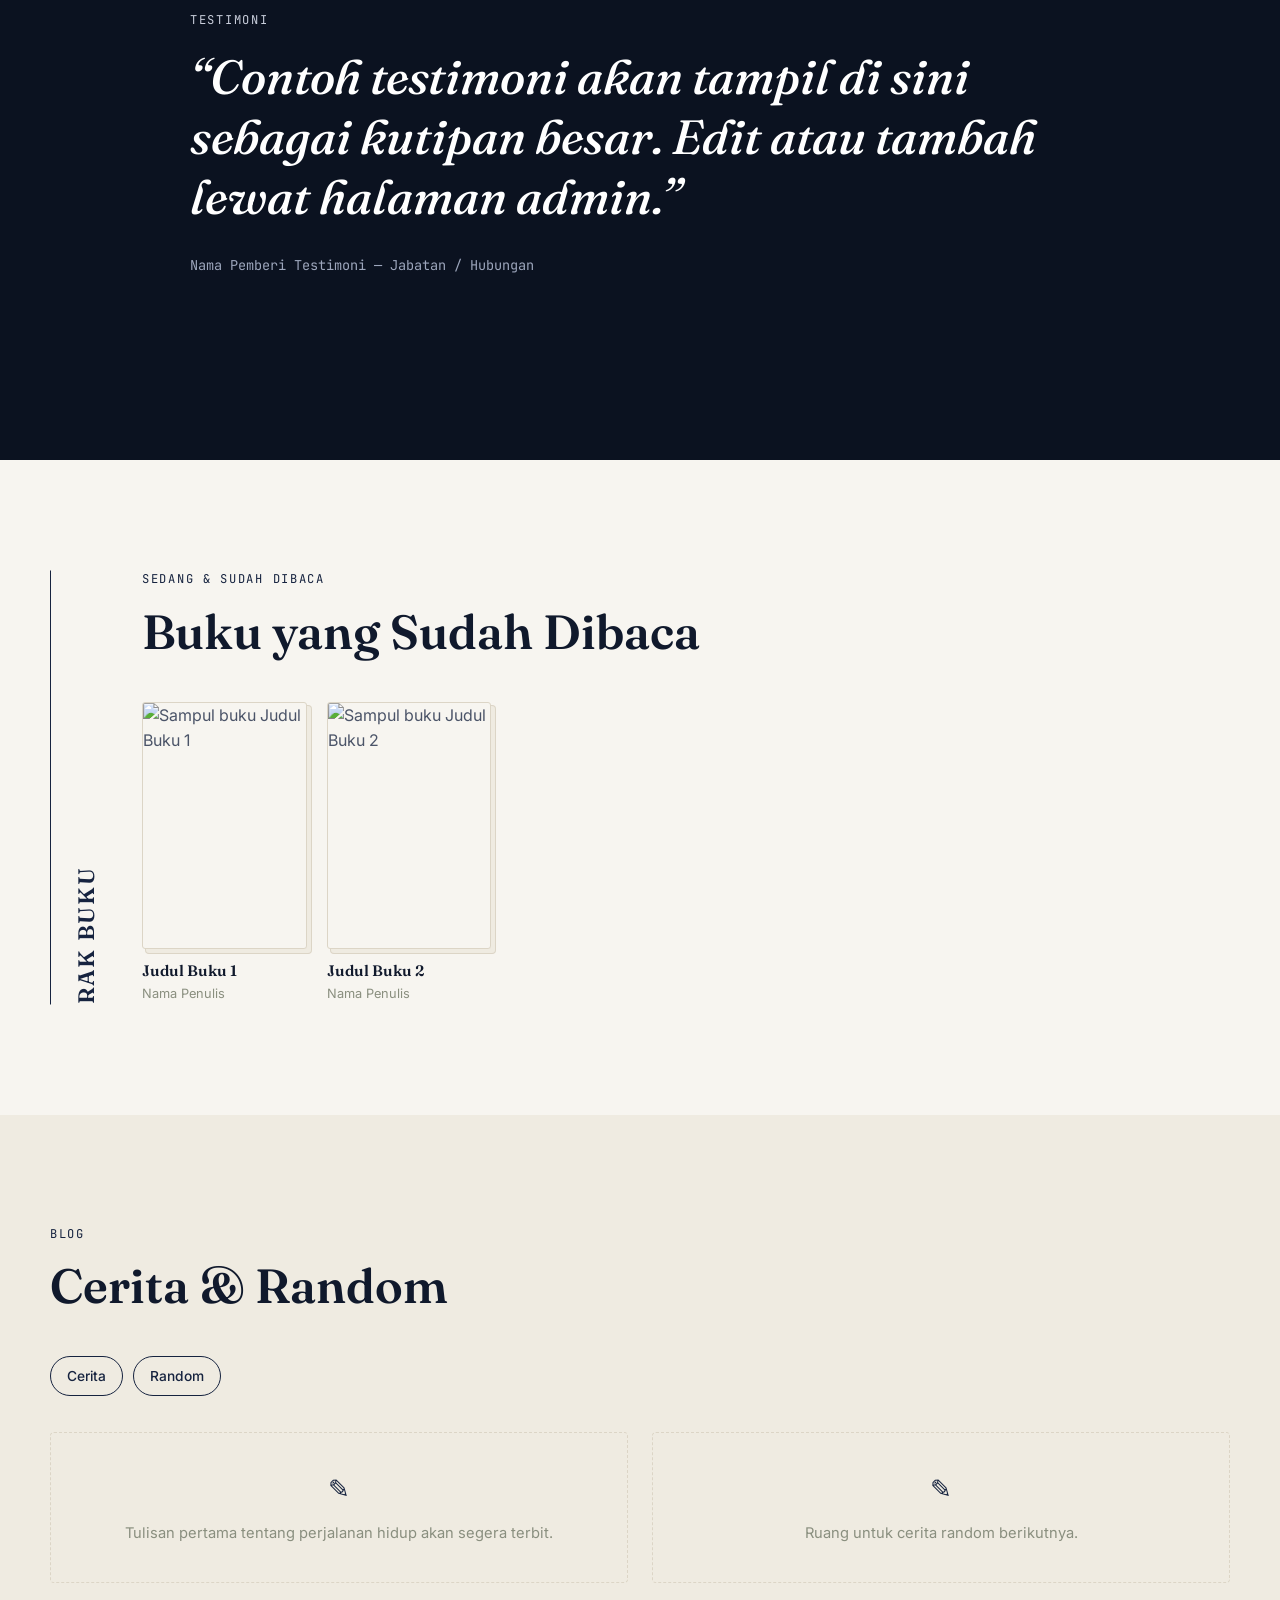
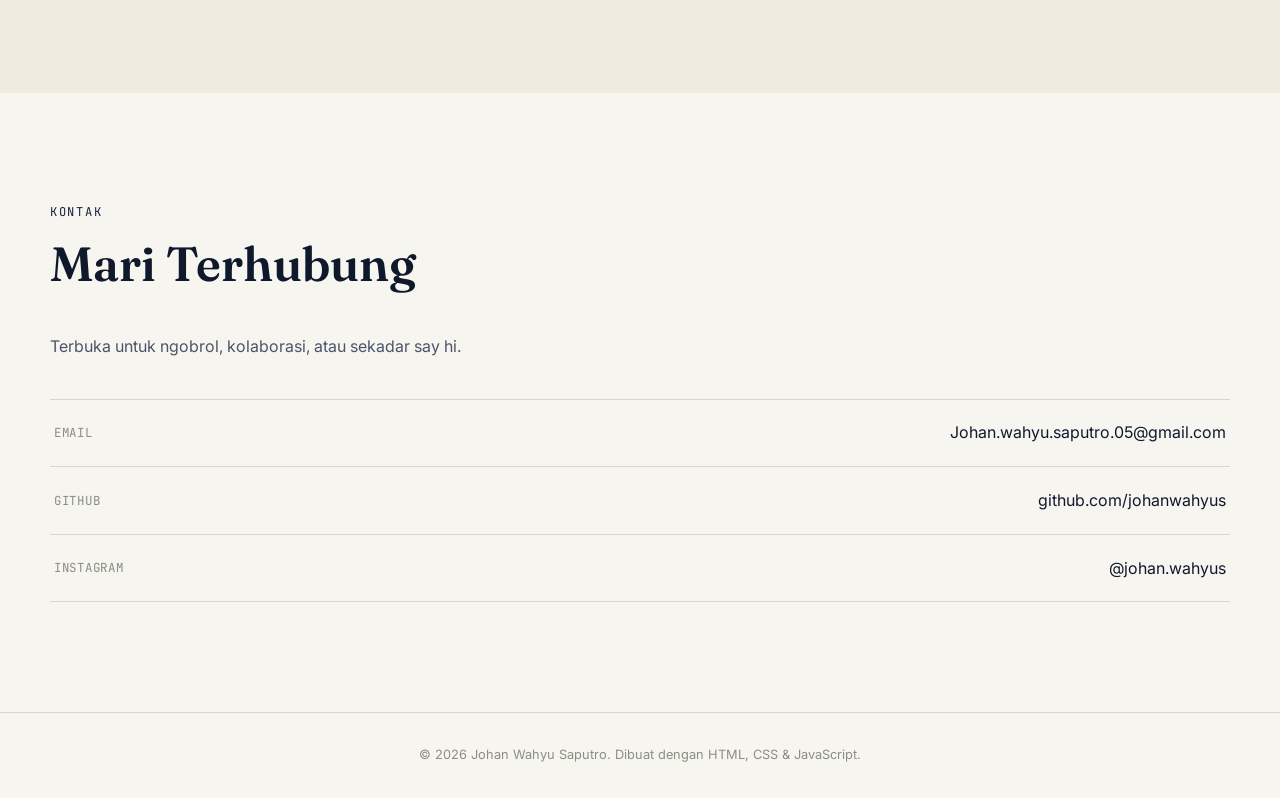
==== commit 9c922d6c: "Perubahan Tmapilan Website" ====
--- a/index.html
+++ b/index.html
@@ -4,24 +4,21 @@
 <meta charset="UTF-8">
 <meta name="viewport" content="width=device-width, initial-scale=1.0">
 <title>Johan Wahyu Saputro</title>
-<meta name="description" content="Website pribadi Johan Wahyu Saputro — cerita, CV, dan portfolio.">
-
-<!-- Favicon (ikon kecil di tab browser) -->
+<meta name="description" content="Website pribadi Johan Wahyu Saputro — cerita, CV, portfolio, dan hobi.">
+
 <link rel="icon" href="favicon.ico" sizes="any">
 <link rel="icon" href="assets/favicon-192.png" type="image/png" sizes="192x192">
 <link rel="apple-touch-icon" href="assets/favicon-180.png">
 
-<!-- Preview saat link di-share ke WhatsApp/Instagram/dll -->
 <meta property="og:type" content="website">
 <meta property="og:title" content="Johan Wahyu Saputro">
-<meta property="og:description" content="Website pribadi Johan Wahyu Saputro — cerita, CV, dan portfolio.">
+<meta property="og:description" content="Website pribadi Johan Wahyu Saputro — cerita, CV, portfolio, dan hobi.">
 <meta property="og:image" content="https://johanwahyus.netlify.app/assets/og-image.jpg">
 <meta name="twitter:card" content="summary_large_image">
 
-<!-- Font: Fraunces untuk judul (berkarakter), Inter untuk teks, JetBrains Mono untuk label kecil -->
 <link rel="preconnect" href="https://fonts.googleapis.com">
 <link rel="preconnect" href="https://fonts.gstatic.com" crossorigin>
-<link href="https://fonts.googleapis.com/css2?family=Fraunces:opsz,wght@9..144,400;9..144,500;9..144,600;9..144,700&family=Inter:wght@400;500;600&family=JetBrains+Mono:wght@400;500&display=swap" rel="stylesheet">
+<link href="https://fonts.googleapis.com/css2?family=Fraunces:ital,opsz,wght@0,9..144,400;0,9..144,500;0,9..144,600;0,9..144,700;1,9..144,500;1,9..144,600&family=Inter:wght@400;500;600&family=JetBrains+Mono:wght@400;500&display=swap" rel="stylesheet">
 
 <link rel="stylesheet" href="style.css">
 </head>
@@ -39,9 +36,9 @@
       <ul class="nav__links" id="navLinks">
         <li><a href="#tentang">Tentang</a></li>
         <li><a href="#pengalaman">CV</a></li>
-        <li><a href="#keahlian">Keahlian</a></li>
-        <li><a href="#portfolio">Portfolio</a></li>
-        <li><a href="#testimoni">Testimoni</a></li>
+        <li><a href="#portfolio">Editing</a></li>
+        <li><a href="#rajutan">Rajutan</a></li>
+        <li><a href="#buku">Buku</a></li>
         <li><a href="#blog">Blog</a></li>
         <li><a href="#kontak" class="nav__cta">Kontak</a></li>
       </ul>
@@ -52,14 +49,18 @@
 
     <!-- ===== HERO ===== -->
     <section id="beranda" class="hero">
-      <div class="hero__pattern" aria-hidden="true"></div>
-      <div class="hero__inner">
-        <p class="eyebrow" id="heroEyebrow"></p>
-        <h1 class="hero__title" id="heroTitle"></h1>
-        <p class="hero__tagline" id="heroTagline"></p>
-        <div class="hero__actions">
-          <a href="#pengalaman" class="btn btn--primary">Lihat CV</a>
-          <a href="#kontak" class="btn btn--ghost">Hubungi Saya</a>
+      <div class="hero__grid">
+        <div class="hero__text">
+          <p class="eyebrow" id="heroEyebrow"></p>
+          <h1 class="hero__title" id="heroTitle"></h1>
+          <p class="hero__tagline" id="heroTagline"></p>
+          <div class="hero__actions">
+            <a href="#kontak" class="btn btn--primary">Hubungi Saya</a>
+            <a href="#pengalaman" class="btn btn--ghost">Lihat CV</a>
+          </div>
+        </div>
+        <div class="hero__photo-wrap">
+          <img src="" alt="Foto Johan Wahyu Saputro" class="hero__photo" id="heroPhoto">
         </div>
       </div>
     </section>
@@ -67,12 +68,12 @@
     <!-- ===== TENTANG ===== -->
     <section id="tentang" class="section">
       <div class="section__inner about">
-        <div class="about__frame">
+        <div class="about__media">
           <img src="" alt="Foto profil Johan Wahyu Saputro" class="about__photo" id="aboutPhoto">
         </div>
         <div class="about__content">
           <p class="eyebrow">Tentang Saya</p>
-          <h2 class="section__title">Sedikit cerita soal saya</h2>
+          <h2 class="section__title">Sedikit cerita<br>soal saya</h2>
           <p class="about__text" id="aboutText1"></p>
           <p class="about__text" id="aboutText2"></p>
         </div>
@@ -80,13 +81,15 @@
     </section>
 
     <!-- ===== PENGALAMAN / CV ===== -->
-    <section id="pengalaman" class="section section--alt">
+    <section id="pengalaman" class="section section--paper-alt">
       <div class="section__inner">
         <p class="eyebrow">Perjalanan</p>
         <h2 class="section__title">Pendidikan &amp; Pengalaman</h2>
 
-        <ol class="timeline" id="cvExperience"></ol>
-        <ol class="timeline" id="cvEducation"></ol>
+        <div class="cv-layout">
+          <ol class="timeline" id="cvExperience"></ol>
+          <ol class="timeline" id="cvEducation"></ol>
+        </div>
 
         <div class="cert-note">
           <span id="certNote"></span>
@@ -113,12 +116,12 @@
       </div>
     </section>
 
-    <!-- ===== PORTFOLIO ===== -->
-    <section id="portfolio" class="section section--alt">
+    <!-- ===== PORTFOLIO EDITING ===== -->
+    <section id="portfolio" class="section section--paper-alt">
       <div class="section__inner">
         <p class="eyebrow">Portfolio</p>
         <h2 class="section__title">Karya Editing Foto</h2>
-        <p class="portfolio__intro">
+        <p class="section__intro">
           Kumpulan hasil editing foto yang pernah saya buat. Klik gambar untuk melihat versi lebih besar.
         </p>
 
@@ -126,24 +129,49 @@
       </div>
     </section>
 
-    <!-- Lightbox: muncul saat gambar di galeri diklik -->
+    <!-- Lightbox -->
     <div class="lightbox" id="lightbox">
       <button class="lightbox__close" id="lightboxClose" aria-label="Tutup">&times;</button>
       <img src="" alt="" id="lightboxImg">
     </div>
 
-    <!-- ===== TESTIMONI ===== -->
-    <section id="testimoni" class="section">
-      <div class="section__inner">
-        <p class="eyebrow">Testimoni</p>
-        <h2 class="section__title">Apa kata mereka</h2>
-
-        <div class="grid" id="testimonialGrid"></div>
+    <!-- ===== KARYA RAJUTAN ===== -->
+    <section id="rajutan" class="section">
+      <div class="section__inner">
+        <p class="eyebrow">Hobi</p>
+        <h2 class="section__title">Karya Rajutan</h2>
+        <p class="section__intro">
+          Beberapa hasil rajutan yang pernah saya buat di waktu luang.
+        </p>
+
+        <div class="gallery" id="rajutanGrid"></div>
+      </div>
+    </section>
+
+    <!-- ===== TESTIMONI (pull-quote besar) ===== -->
+    <section id="testimoni" class="quote-panel">
+      <div class="quote-panel__inner">
+        <p class="eyebrow eyebrow--onnavy">Testimoni</p>
+        <blockquote class="quote-panel__quote" id="quoteFeatured"></blockquote>
+        <p class="quote-panel__attr" id="quoteFeaturedAttr"></p>
+      </div>
+      <div class="quote-panel__extra grid" id="testimonialGrid"></div>
+    </section>
+
+    <!-- ===== BUKU YANG SUDAH DIBACA ===== -->
+    <section id="buku" class="section">
+      <div class="section__inner shelf">
+        <div class="shelf__spine" aria-hidden="true">RAK BUKU</div>
+        <div class="shelf__content">
+          <p class="eyebrow">Sedang &amp; Sudah Dibaca</p>
+          <h2 class="section__title">Buku yang Sudah Dibaca</h2>
+          <div class="book-grid" id="bookGrid"></div>
+        </div>
       </div>
     </section>
 
     <!-- ===== BLOG ===== -->
-    <section id="blog" class="section">
+    <section id="blog" class="section section--paper-alt">
       <div class="section__inner">
         <p class="eyebrow">Blog</p>
         <h2 class="section__title">Cerita &amp; Random</h2>
@@ -155,10 +183,10 @@
     </section>
 
     <!-- ===== KONTAK ===== -->
-    <section id="kontak" class="section section--alt kontak">
+    <section id="kontak" class="section kontak">
       <div class="section__inner">
         <p class="eyebrow">Kontak</p>
-        <h2 class="section__title">Mari terhubung</h2>
+        <h2 class="section__title">Mari Terhubung</h2>
         <p class="kontak__text">Terbuka untuk ngobrol, kolaborasi, atau sekadar say hi.</p>
 
         <div class="kontak__links" id="kontakLinks"></div>
--- a/style.css
+++ b/style.css
@@ -1,54 +1,45 @@
 /* =========================================================
-   DESIGN TOKENS
-   Palet: navy gelap + aksen emas (terinspirasi batik parang)
-   Font: Fraunces (judul) · Inter (teks) · JetBrains Mono (label kecil)
+   DESIGN TOKENS — Editorial navy & white
    ========================================================= */
 :root {
-  --navy-900: #0B1220;
-  --navy-800: #131B2E;
-  --navy-700: #1E2A44;
-  --navy-600: #2B3A5C;
-
-  --gold-500: #C9A227;
-  --gold-400: #E0BC4A;
-
-  --cream-100: #EFE9DC;
-  --slate-300: #A9B4C7;
-  --slate-500: #6F7C97;
+  --paper: #F7F5F0;
+  --paper-alt: #EFEBE1;
+  --white: #FFFFFF;
+
+  --ink: #10192C;
+  --ink-soft: #4B5468;
+  --muted: #8A8F7F;
+
+  --navy: #16233F;
+  --navy-deep: #0B1220;
+  --navy-mid: #24334F;
+
+  --line: #DCD5C6;
 
   --font-display: "Fraunces", serif;
   --font-body: "Inter", sans-serif;
   --font-mono: "JetBrains Mono", monospace;
 
-  --max-width: 1100px;
-  --radius: 6px;
-}
-
-/* =========================================================
-   RESET DASAR
-   ========================================================= */
+  --max-width: 1180px;
+  --radius: 4px;
+}
+
 * { margin: 0; padding: 0; box-sizing: border-box; }
-
 html { scroll-behavior: smooth; }
 
 body {
-  background: var(--navy-900);
-  color: var(--slate-300);
+  background: var(--paper);
+  color: var(--ink-soft);
   font-family: var(--font-body);
   line-height: 1.6;
   -webkit-font-smoothing: antialiased;
 }
 
 img { max-width: 100%; display: block; }
-
 a { color: inherit; text-decoration: none; }
-
 ul, ol { list-style: none; }
 
-:focus-visible {
-  outline: 2px solid var(--gold-400);
-  outline-offset: 3px;
-}
+:focus-visible { outline: 2px solid var(--navy); outline-offset: 3px; }
 
 @media (prefers-reduced-motion: reduce) {
   html { scroll-behavior: auto; }
@@ -60,33 +51,35 @@
    ========================================================= */
 .eyebrow {
   font-family: var(--font-mono);
-  font-size: 0.78rem;
-  letter-spacing: 0.12em;
+  font-size: 0.76rem;
+  letter-spacing: 0.14em;
   text-transform: uppercase;
-  color: var(--gold-400);
-  margin-bottom: 14px;
-}
-
-.section {
-  padding: 96px 24px;
-}
-
-.section--alt {
-  background: var(--navy-800);
-}
-
-.section__inner {
-  max-width: var(--max-width);
-  margin: 0 auto;
-}
+  color: var(--navy);
+  margin-bottom: 16px;
+}
+
+.eyebrow--onnavy { color: #C9CEDB; }
+
+.section { padding: 110px 24px; }
+.section--paper-alt { background: var(--paper-alt); }
+
+.section__inner { max-width: var(--max-width); margin: 0 auto; }
 
 .section__title {
   font-family: var(--font-display);
   font-weight: 600;
-  font-size: clamp(1.8rem, 3vw, 2.4rem);
-  color: var(--cream-100);
-  margin-bottom: 40px;
-  max-width: 20ch;
+  font-size: clamp(2.1rem, 4vw, 3rem);
+  color: var(--ink);
+  line-height: 1.08;
+  margin-bottom: 44px;
+  max-width: 18ch;
+}
+
+.section__intro {
+  max-width: 55ch;
+  margin-top: -20px;
+  margin-bottom: 44px;
+  color: var(--ink-soft);
 }
 
 /* =========================================================
@@ -96,15 +89,15 @@
   position: sticky;
   top: 0;
   z-index: 100;
-  background: rgba(11, 18, 32, 0.85);
+  background: rgba(247, 245, 240, 0.88);
   backdrop-filter: blur(10px);
-  border-bottom: 1px solid var(--navy-700);
+  border-bottom: 1px solid var(--line);
 }
 
 .nav {
   max-width: var(--max-width);
   margin: 0 auto;
-  padding: 18px 24px;
+  padding: 20px 24px;
   display: flex;
   align-items: center;
   justify-content: space-between;
@@ -113,9 +106,9 @@
 .nav__logo {
   font-family: var(--font-display);
   font-weight: 700;
-  font-size: 1.25rem;
-  color: var(--cream-100);
-  border: 1px solid var(--gold-500);
+  font-size: 1.2rem;
+  color: var(--ink);
+  border: 1.5px solid var(--navy);
   border-radius: 50%;
   width: 40px;
   height: 40px;
@@ -124,30 +117,24 @@
   justify-content: center;
 }
 
-.nav__links {
-  display: flex;
-  align-items: center;
-  gap: 32px;
-}
+.nav__links { display: flex; align-items: center; gap: 30px; }
 
 .nav__links a {
-  font-size: 0.92rem;
-  color: var(--slate-300);
+  font-size: 0.9rem;
+  color: var(--ink-soft);
   transition: color 0.2s ease;
 }
 
-.nav__links a:hover { color: var(--gold-400); }
+.nav__links a:hover { color: var(--navy); }
 
 .nav__cta {
-  border: 1px solid var(--navy-600);
-  padding: 8px 16px;
-  border-radius: var(--radius);
-}
-
-.nav__cta:hover {
-  border-color: var(--gold-500);
-  color: var(--gold-400) !important;
-}
+  border: 1.5px solid var(--navy);
+  color: var(--navy) !important;
+  padding: 8px 18px;
+  border-radius: var(--radius);
+}
+
+.nav__cta:hover { background: var(--navy); color: var(--white) !important; }
 
 .nav__toggle {
   display: none;
@@ -162,197 +149,131 @@
 .nav__toggle span {
   width: 22px;
   height: 2px;
-  background: var(--cream-100);
+  background: var(--ink);
   border-radius: 2px;
   transition: transform 0.25s ease, opacity 0.25s ease;
 }
 
 /* =========================================================
-   HERO
+   HERO — tipografi besar editorial
    ========================================================= */
 .hero {
-  position: relative;
-  min-height: 88vh;
-  display: flex;
-  align-items: center;
-  padding: 0 24px;
-  overflow: hidden;
-}
-
-.hero__pattern {
-  position: absolute;
-  top: 0;
-  right: 0;
-  width: min(55vw, 620px);
-  height: 100%;
-  pointer-events: none;
-  opacity: 0.5;
-  background-image: repeating-linear-gradient(
-      135deg,
-      transparent 0 22px,
-      rgba(201, 162, 39, 0.10) 22px 24px
-    ),
-    repeating-linear-gradient(
-      45deg,
-      transparent 0 22px,
-      rgba(201, 162, 39, 0.06) 22px 24px
-    );
-  -webkit-mask-image: linear-gradient(to left, black, transparent);
-  mask-image: linear-gradient(to left, black, transparent);
-}
-
-.hero__inner {
-  position: relative;
+  padding: 64px 24px 100px;
   max-width: var(--max-width);
   margin: 0 auto;
-  width: 100%;
+}
+
+.hero__grid {
+  display: grid;
+  grid-template-columns: 1.3fr 1fr;
+  gap: 48px;
+  align-items: center;
 }
 
 .hero__title {
   font-family: var(--font-display);
-  font-weight: 600;
-  font-size: clamp(2.6rem, 7vw, 5rem);
-  line-height: 1.05;
-  color: var(--cream-100);
-  margin-bottom: 24px;
+  font-weight: 700;
+  font-size: clamp(3rem, 7.5vw, 6.2rem);
+  line-height: 0.98;
+  color: var(--ink);
+  margin-bottom: 28px;
+  letter-spacing: -0.01em;
 }
 
 .hero__tagline {
-  font-size: clamp(1.05rem, 2vw, 1.25rem);
-  color: var(--slate-300);
-  max-width: 40ch;
-  margin-bottom: 40px;
-}
-
-.hero__actions {
-  display: flex;
-  gap: 16px;
-  flex-wrap: wrap;
-}
+  font-size: clamp(1.05rem, 1.6vw, 1.25rem);
+  color: var(--ink-soft);
+  max-width: 38ch;
+  margin-bottom: 36px;
+}
+
+.hero__actions { display: flex; gap: 14px; flex-wrap: wrap; }
+
+.hero__photo-wrap {
+  aspect-ratio: 3 / 4;
+  overflow: hidden;
+  border-radius: var(--radius);
+}
+
+.hero__photo { width: 100%; height: 100%; object-fit: cover; }
 
 /* =========================================================
    TOMBOL
    ========================================================= */
 .btn {
   display: inline-block;
-  padding: 13px 28px;
-  border-radius: var(--radius);
-  font-size: 0.95rem;
+  padding: 14px 30px;
+  border-radius: var(--radius);
+  font-size: 0.92rem;
   font-weight: 500;
-  transition: transform 0.2s ease, background 0.2s ease, border-color 0.2s ease;
-}
-
-.btn--primary {
-  background: var(--gold-500);
-  color: var(--navy-900);
-}
-
-.btn--primary:hover {
-  background: var(--gold-400);
-  transform: translateY(-2px);
-}
-
-.btn--ghost {
-  border: 1px solid var(--navy-600);
-  color: var(--cream-100);
-}
-
-.btn--ghost:hover {
-  border-color: var(--gold-500);
-  transform: translateY(-2px);
-}
+  transition: transform 0.2s ease, background 0.2s ease, color 0.2s ease;
+}
+
+.btn--primary { background: var(--navy); color: var(--white); }
+.btn--primary:hover { transform: translateY(-2px); background: var(--navy-deep); }
+
+.btn--ghost { border: 1.5px solid var(--navy); color: var(--navy); }
+.btn--ghost:hover { transform: translateY(-2px); background: var(--navy); color: var(--white); }
 
 /* =========================================================
    TENTANG
    ========================================================= */
 .about {
   display: grid;
-  grid-template-columns: 280px 1fr;
+  grid-template-columns: 0.85fr 1fr;
+  gap: 72px;
+  align-items: center;
+}
+
+.about__media { aspect-ratio: 4 / 5; overflow: hidden; border-radius: var(--radius); }
+.about__photo { width: 100%; height: 100%; object-fit: cover; }
+.about__text { margin-bottom: 20px; max-width: 56ch; font-size: 1.02rem; }
+
+/* =========================================================
+   TIMELINE (CV)
+   ========================================================= */
+.cv-layout {
+  display: grid;
+  grid-template-columns: 1fr 1fr;
   gap: 64px;
-  align-items: start;
-}
-
-.about__frame {
-  border: 1px solid var(--navy-700);
-  border-radius: var(--radius);
-  padding: 10px;
-}
-
-.about__photo {
-  border-radius: 4px;
-}
-
-.about__text {
-  margin-bottom: 18px;
-  max-width: 58ch;
-}
-
-.about__note {
-  font-family: var(--font-mono);
-  font-size: 0.8rem;
-  color: var(--slate-500);
-  border-left: 2px solid var(--navy-600);
-  padding-left: 12px;
-  margin-top: 24px;
-}
-
-/* =========================================================
-   TIMELINE (CV)
-   ========================================================= */
-.timeline {
-  position: relative;
-  padding-left: 32px;
-  border-left: 1px solid var(--navy-600);
-  margin-bottom: 40px;
-}
-
-.timeline__item {
-  position: relative;
-  padding-bottom: 40px;
-}
-
+  margin-bottom: 44px;
+}
+
+.timeline { position: relative; padding-left: 28px; border-left: 1.5px solid var(--navy); }
+.timeline__item { position: relative; padding-bottom: 40px; }
 .timeline__item:last-child { padding-bottom: 0; }
 
 .timeline__item::before {
   content: "";
   position: absolute;
-  left: -37px;
+  left: -33px;
   top: 6px;
-  width: 10px;
-  height: 10px;
+  width: 9px;
+  height: 9px;
   border-radius: 50%;
-  background: var(--gold-500);
-  box-shadow: 0 0 0 4px var(--navy-900);
-}
-
-.section--alt .timeline__item::before {
-  box-shadow: 0 0 0 4px var(--navy-800);
-}
-
-.timeline__date {
-  font-family: var(--font-mono);
-  font-size: 0.78rem;
-  color: var(--gold-400);
-  letter-spacing: 0.04em;
-}
+  background: var(--navy);
+  box-shadow: 0 0 0 4px var(--paper-alt);
+}
+
+.section:not(.section--paper-alt) .timeline__item::before { box-shadow: 0 0 0 4px var(--paper); }
+
+.timeline__date { font-family: var(--font-mono); font-size: 0.76rem; color: var(--navy); letter-spacing: 0.04em; }
 
 .timeline__title {
   font-family: var(--font-display);
   font-weight: 600;
   font-size: 1.2rem;
-  color: var(--cream-100);
+  color: var(--ink);
   margin: 6px 0 8px;
 }
 
-.timeline__desc {
-  max-width: 55ch;
-}
+.timeline__desc { max-width: 55ch; }
 
 .cert-note {
   font-family: var(--font-mono);
-  font-size: 0.85rem;
-  color: var(--slate-500);
-  border: 1px dashed var(--navy-600);
+  font-size: 0.83rem;
+  color: var(--ink-soft);
+  border: 1px dashed var(--line);
   border-radius: var(--radius);
   padding: 14px 18px;
   display: inline-block;
@@ -361,319 +282,274 @@
 /* =========================================================
    KEAHLIAN
    ========================================================= */
-.skills {
-  display: flex;
-  flex-direction: column;
-  gap: 32px;
-}
+.skills { display: flex; flex-direction: column; gap: 32px; }
 
 .skills__label {
   font-family: var(--font-mono);
-  font-size: 0.85rem;
-  color: var(--slate-500);
+  font-size: 0.82rem;
+  color: var(--muted);
   text-transform: uppercase;
   letter-spacing: 0.06em;
   margin-bottom: 14px;
 }
 
-.pills {
-  display: flex;
-  flex-wrap: wrap;
-  gap: 10px;
-}
+.pills { display: flex; flex-wrap: wrap; gap: 10px; }
 
 .pill {
-  font-size: 0.88rem;
+  font-size: 0.86rem;
   padding: 8px 16px;
-  border: 1px solid var(--navy-600);
+  border: 1px solid var(--navy);
   border-radius: 999px;
-  color: var(--cream-100);
-}
-
-.pill--tag {
-  border-color: var(--gold-500);
-  color: var(--gold-400);
-}
-
+  color: var(--ink);
+}
+
+.pill--tag { color: var(--navy); font-weight: 500; }
 .pills--tags { margin-bottom: 36px; }
 
 /* =========================================================
-   GRID / CARD (Portfolio & Blog)
-   ========================================================= */
-.grid {
-  display: grid;
-  grid-template-columns: repeat(auto-fit, minmax(240px, 1fr));
-  gap: 24px;
-}
+   GRID / CARD (empty state)
+   ========================================================= */
+.grid { display: grid; grid-template-columns: repeat(auto-fit, minmax(240px, 1fr)); gap: 24px; }
 
 .card--empty {
-  border: 1px dashed var(--navy-600);
+  border: 1px dashed var(--line);
   border-radius: var(--radius);
   padding: 36px 24px;
   text-align: center;
-  color: var(--slate-500);
+  color: var(--muted);
   font-size: 0.92rem;
 }
 
-.card--empty__icon {
-  font-family: var(--font-display);
-  font-size: 1.6rem;
-  color: var(--gold-500);
-  margin-bottom: 12px;
-}
-
-/* =========================================================
-   TESTIMONI
-   ========================================================= */
-.testimonial-card {
-  border: 1px solid var(--navy-600);
-  border-radius: var(--radius);
-  padding: 28px 26px;
-  background: var(--navy-800);
-}
-
-.section:not(.section--alt) .testimonial-card {
-  background: var(--navy-800);
-}
-
-.testimonial-card__quote {
-  font-family: var(--font-display);
-  font-size: 1.05rem;
-  color: var(--cream-100);
-  line-height: 1.5;
-  margin-bottom: 20px;
-}
-
-.testimonial-card__name {
-  font-size: 0.9rem;
-  font-weight: 600;
-  color: var(--cream-100);
-}
-
-.testimonial-card__role {
-  font-family: var(--font-mono);
-  font-size: 0.78rem;
-  color: var(--slate-500);
-  margin-top: 2px;
-}
-
-/* =========================================================
-   GALERI PORTFOLIO
-   ========================================================= */
-.portfolio__intro {
-  max-width: 55ch;
-  margin-bottom: 40px;
-}
-
+.card--empty__icon { font-family: var(--font-display); font-size: 1.6rem; color: var(--navy); margin-bottom: 12px; }
+
+/* =========================================================
+   GALERI (Portfolio & Rajutan)
+   ========================================================= */
 .gallery {
   display: grid;
   grid-template-columns: repeat(auto-fill, minmax(220px, 1fr));
   gap: 20px;
-  grid-auto-flow: dense;
 }
 
 .gallery__item {
   position: relative;
   overflow: hidden;
   border-radius: var(--radius);
-  border: 1px solid var(--navy-600);
+  border: 1px solid var(--line);
   cursor: pointer;
   aspect-ratio: 4 / 5;
 }
 
-.gallery__item img {
-  width: 100%;
-  height: 100%;
-  object-fit: cover;
-  transition: transform 0.4s ease;
-}
-
-.gallery__item:hover img {
-  transform: scale(1.06);
-}
+.gallery__item img { width: 100%; height: 100%; object-fit: cover; transition: transform 0.4s ease; }
+.gallery__item:hover img { transform: scale(1.06); }
 
 .gallery__item figcaption {
   position: absolute;
-  left: 0;
-  right: 0;
-  bottom: 0;
+  left: 0; right: 0; bottom: 0;
   padding: 14px 16px;
   font-size: 0.85rem;
-  color: var(--cream-100);
-  background: linear-gradient(to top, rgba(11, 18, 32, 0.9), transparent);
+  color: var(--white);
+  background: linear-gradient(to top, rgba(11, 18, 32, 0.85), transparent);
   opacity: 0;
   transform: translateY(6px);
   transition: opacity 0.25s ease, transform 0.25s ease;
 }
 
-.gallery__item:hover figcaption,
-.gallery__item:focus-visible figcaption {
-  opacity: 1;
-  transform: translateY(0);
-}
+.gallery__item:hover figcaption, .gallery__item:focus-visible figcaption { opacity: 1; transform: translateY(0); }
 
 /* =========================================================
    LIGHTBOX
    ========================================================= */
 .lightbox {
-  position: fixed;
-  inset: 0;
+  position: fixed; inset: 0;
   background: rgba(11, 18, 32, 0.94);
-  display: flex;
-  align-items: center;
-  justify-content: center;
-  padding: 40px;
-  z-index: 200;
-  opacity: 0;
-  pointer-events: none;
+  display: flex; align-items: center; justify-content: center;
+  padding: 40px; z-index: 200;
+  opacity: 0; pointer-events: none;
   transition: opacity 0.25s ease;
 }
 
-.lightbox.is-open {
-  opacity: 1;
-  pointer-events: auto;
-}
-
-.lightbox img {
-  max-width: min(90vw, 900px);
-  max-height: 86vh;
-  border-radius: 4px;
-  box-shadow: 0 20px 60px rgba(0, 0, 0, 0.5);
-}
+.lightbox.is-open { opacity: 1; pointer-events: auto; }
+.lightbox img { max-width: min(90vw, 900px); max-height: 86vh; border-radius: 4px; box-shadow: 0 20px 60px rgba(0,0,0,0.5); }
 
 .lightbox__close {
-  position: absolute;
-  top: 24px;
-  right: 28px;
-  background: none;
-  border: 1px solid var(--navy-600);
-  color: var(--cream-100);
-  width: 44px;
-  height: 44px;
-  border-radius: 50%;
-  font-size: 1.5rem;
-  line-height: 1;
-  cursor: pointer;
-  transition: border-color 0.2s ease, color 0.2s ease;
-}
-
-.lightbox__close:hover {
-  border-color: var(--gold-500);
-  color: var(--gold-400);
-}
+  position: absolute; top: 24px; right: 28px;
+  background: none; border: 1px solid var(--white); color: var(--white);
+  width: 44px; height: 44px; border-radius: 50%;
+  font-size: 1.5rem; line-height: 1; cursor: pointer;
+  transition: opacity 0.2s ease;
+}
+
+.lightbox__close:hover { opacity: 0.7; }
+
+/* =========================================================
+   TESTIMONI — pull-quote panel (signature moment)
+   ========================================================= */
+.quote-panel {
+  background: var(--navy-deep);
+  padding: 120px 24px;
+  position: relative;
+}
+
+.quote-panel__inner { max-width: 900px; margin: 0 auto; text-align: left; }
+
+.quote-panel__quote {
+  font-family: var(--font-display);
+  font-style: italic;
+  font-weight: 500;
+  font-size: clamp(1.7rem, 4vw, 3rem);
+  line-height: 1.25;
+  color: var(--white);
+  margin-bottom: 28px;
+}
+
+.quote-panel__quote::before { content: "\201C"; }
+.quote-panel__quote::after { content: "\201D"; }
+
+.quote-panel__attr { font-family: var(--font-mono); font-size: 0.85rem; color: #9DA6BC; }
+
+.quote-panel__extra {
+  max-width: var(--max-width);
+  margin: 64px auto 0;
+}
+
+.quote-panel__extra .testimonial-card {
+  border: 1px solid #2A3550;
+  background: transparent;
+}
+
+.quote-panel__extra .testimonial-card__quote,
+.quote-panel__extra .testimonial-card__name { color: var(--white); }
+
+/* =========================================================
+   TESTIMONI — kartu kecil
+   ========================================================= */
+.testimonial-card {
+  border: 1px solid var(--line);
+  border-radius: var(--radius);
+  padding: 26px 24px;
+}
+
+.testimonial-card__quote {
+  font-family: var(--font-display);
+  font-size: 1rem;
+  color: var(--ink);
+  line-height: 1.5;
+  margin-bottom: 18px;
+}
+
+.testimonial-card__name { font-size: 0.88rem; font-weight: 600; color: var(--ink); }
+.testimonial-card__role { font-family: var(--font-mono); font-size: 0.76rem; color: var(--muted); margin-top: 2px; }
+
+/* =========================================================
+   RAK BUKU
+   ========================================================= */
+.shelf { display: grid; grid-template-columns: 60px 1fr; gap: 32px; align-items: start; }
+
+.shelf__spine {
+  writing-mode: vertical-rl;
+  transform: rotate(180deg);
+  font-family: var(--font-display);
+  font-weight: 600;
+  font-size: 1.4rem;
+  letter-spacing: 0.08em;
+  color: var(--navy);
+  border-right: 1.5px solid var(--navy);
+  padding-right: 18px;
+  height: 100%;
+  min-height: 260px;
+}
+
+.book-grid {
+  display: grid;
+  grid-template-columns: repeat(auto-fill, minmax(150px, 1fr));
+  gap: 28px 20px;
+}
+
+.book-card__cover {
+  aspect-ratio: 2 / 3;
+  overflow: hidden;
+  border-radius: 3px;
+  border: 1px solid var(--line);
+  margin-bottom: 12px;
+  box-shadow: 4px 4px 0 var(--paper-alt), 4px 4px 0 1px var(--line);
+}
+
+.section--paper-alt .book-card__cover { box-shadow: 4px 4px 0 var(--paper), 4px 4px 0 1px var(--line); }
+
+.book-card__cover img { width: 100%; height: 100%; object-fit: cover; }
+
+.book-card__title {
+  font-family: var(--font-display);
+  font-weight: 600;
+  font-size: 0.95rem;
+  color: var(--ink);
+  line-height: 1.3;
+}
+
+.book-card__author { font-size: 0.8rem; color: var(--muted); margin-top: 4px; }
 
 /* =========================================================
    KONTAK
    ========================================================= */
-.kontak__text {
-  max-width: 50ch;
-  margin-bottom: 40px;
-}
-
-.kontak__links {
-  display: flex;
-  flex-direction: column;
-  gap: 1px;
-  border-top: 1px solid var(--navy-600);
-}
+.kontak__text { max-width: 50ch; margin-bottom: 40px; }
+
+.kontak__links { display: flex; flex-direction: column; gap: 1px; border-top: 1px solid var(--line); }
 
 .kontak__link {
-  display: flex;
-  justify-content: space-between;
-  align-items: center;
-  padding: 20px 4px;
-  border-bottom: 1px solid var(--navy-600);
+  display: flex; justify-content: space-between; align-items: center;
+  padding: 20px 4px; border-bottom: 1px solid var(--line);
   transition: padding-left 0.2s ease, color 0.2s ease;
 }
 
-.kontak__link:hover {
-  padding-left: 12px;
-  color: var(--gold-400);
-}
+.kontak__link:hover { padding-left: 12px; color: var(--navy); }
 
 .kontak__link-label {
-  font-family: var(--font-mono);
-  font-size: 0.8rem;
-  color: var(--slate-500);
-  text-transform: uppercase;
-  letter-spacing: 0.06em;
-}
-
-.kontak__link-value {
-  font-size: 1rem;
-}
+  font-family: var(--font-mono); font-size: 0.78rem; color: var(--muted);
+  text-transform: uppercase; letter-spacing: 0.06em;
+}
+
+.kontak__link-value { font-size: 1rem; color: var(--ink); }
 
 /* =========================================================
    FOOTER
    ========================================================= */
 .footer {
-  text-align: center;
-  padding: 32px 24px;
-  font-size: 0.82rem;
-  color: var(--slate-500);
-  border-top: 1px solid var(--navy-700);
+  text-align: center; padding: 32px 24px;
+  font-size: 0.8rem; color: var(--muted);
+  border-top: 1px solid var(--line);
 }
 
 /* =========================================================
    RESPONSIVE
    ========================================================= */
-@media (max-width: 780px) {
-  .about {
-    grid-template-columns: 1fr;
-  }
-
-  .about__frame {
-    max-width: 220px;
-  }
+@media (max-width: 900px) {
+  .hero__grid { grid-template-columns: 1fr; }
+  .hero__photo-wrap { order: -1; max-width: 320px; }
+  .about { grid-template-columns: 1fr; }
+  .about__media { max-width: 320px; }
+  .cv-layout { grid-template-columns: 1fr; gap: 40px; }
+  .shelf { grid-template-columns: 1fr; }
+  .shelf__spine { writing-mode: horizontal-tb; transform: none; border-right: none; border-bottom: 1.5px solid var(--navy); padding: 0 0 12px; min-height: unset; }
 }
 
 @media (max-width: 640px) {
-  .nav__toggle {
-    display: flex;
-  }
-
+  .nav__toggle { display: flex; }
   .nav__links {
-    position: fixed;
-    top: 73px;
-    left: 0;
-    right: 0;
-    background: var(--navy-800);
-    flex-direction: column;
-    align-items: flex-start;
-    gap: 0;
-    border-bottom: 1px solid var(--navy-700);
-    transform: translateY(-8px);
-    opacity: 0;
-    pointer-events: none;
+    position: fixed; top: 73px; left: 0; right: 0;
+    background: var(--paper);
+    flex-direction: column; align-items: flex-start; gap: 0;
+    border-bottom: 1px solid var(--line);
+    transform: translateY(-8px); opacity: 0; pointer-events: none;
     transition: transform 0.2s ease, opacity 0.2s ease;
   }
-
-  .nav__links.is-open {
-    transform: translateY(0);
-    opacity: 1;
-    pointer-events: auto;
-  }
-
-  .nav__links li {
-    width: 100%;
-  }
-
-  .nav__links a {
-    display: block;
-    padding: 16px 24px;
-    width: 100%;
-    border-bottom: 1px solid var(--navy-700);
-  }
-
-  .nav__cta {
-    border: none;
-    border-bottom: 1px solid var(--navy-700);
-    border-radius: 0;
-  }
-
+  .nav__links.is-open { transform: translateY(0); opacity: 1; pointer-events: auto; }
+  .nav__links li { width: 100%; }
+  .nav__links a { display: block; padding: 16px 24px; width: 100%; border-bottom: 1px solid var(--line); }
+  .nav__cta { border: none; border-bottom: 1px solid var(--line); border-radius: 0; }
   .nav__toggle.is-active span:nth-child(1) { transform: translateY(7px) rotate(45deg); }
   .nav__toggle.is-active span:nth-child(2) { opacity: 0; }
   .nav__toggle.is-active span:nth-child(3) { transform: translateY(-7px) rotate(-45deg); }
-
-  .section { padding: 64px 20px; }
-}
+  .section { padding: 72px 20px; }
+  .hero { padding: 48px 20px 72px; }
+}
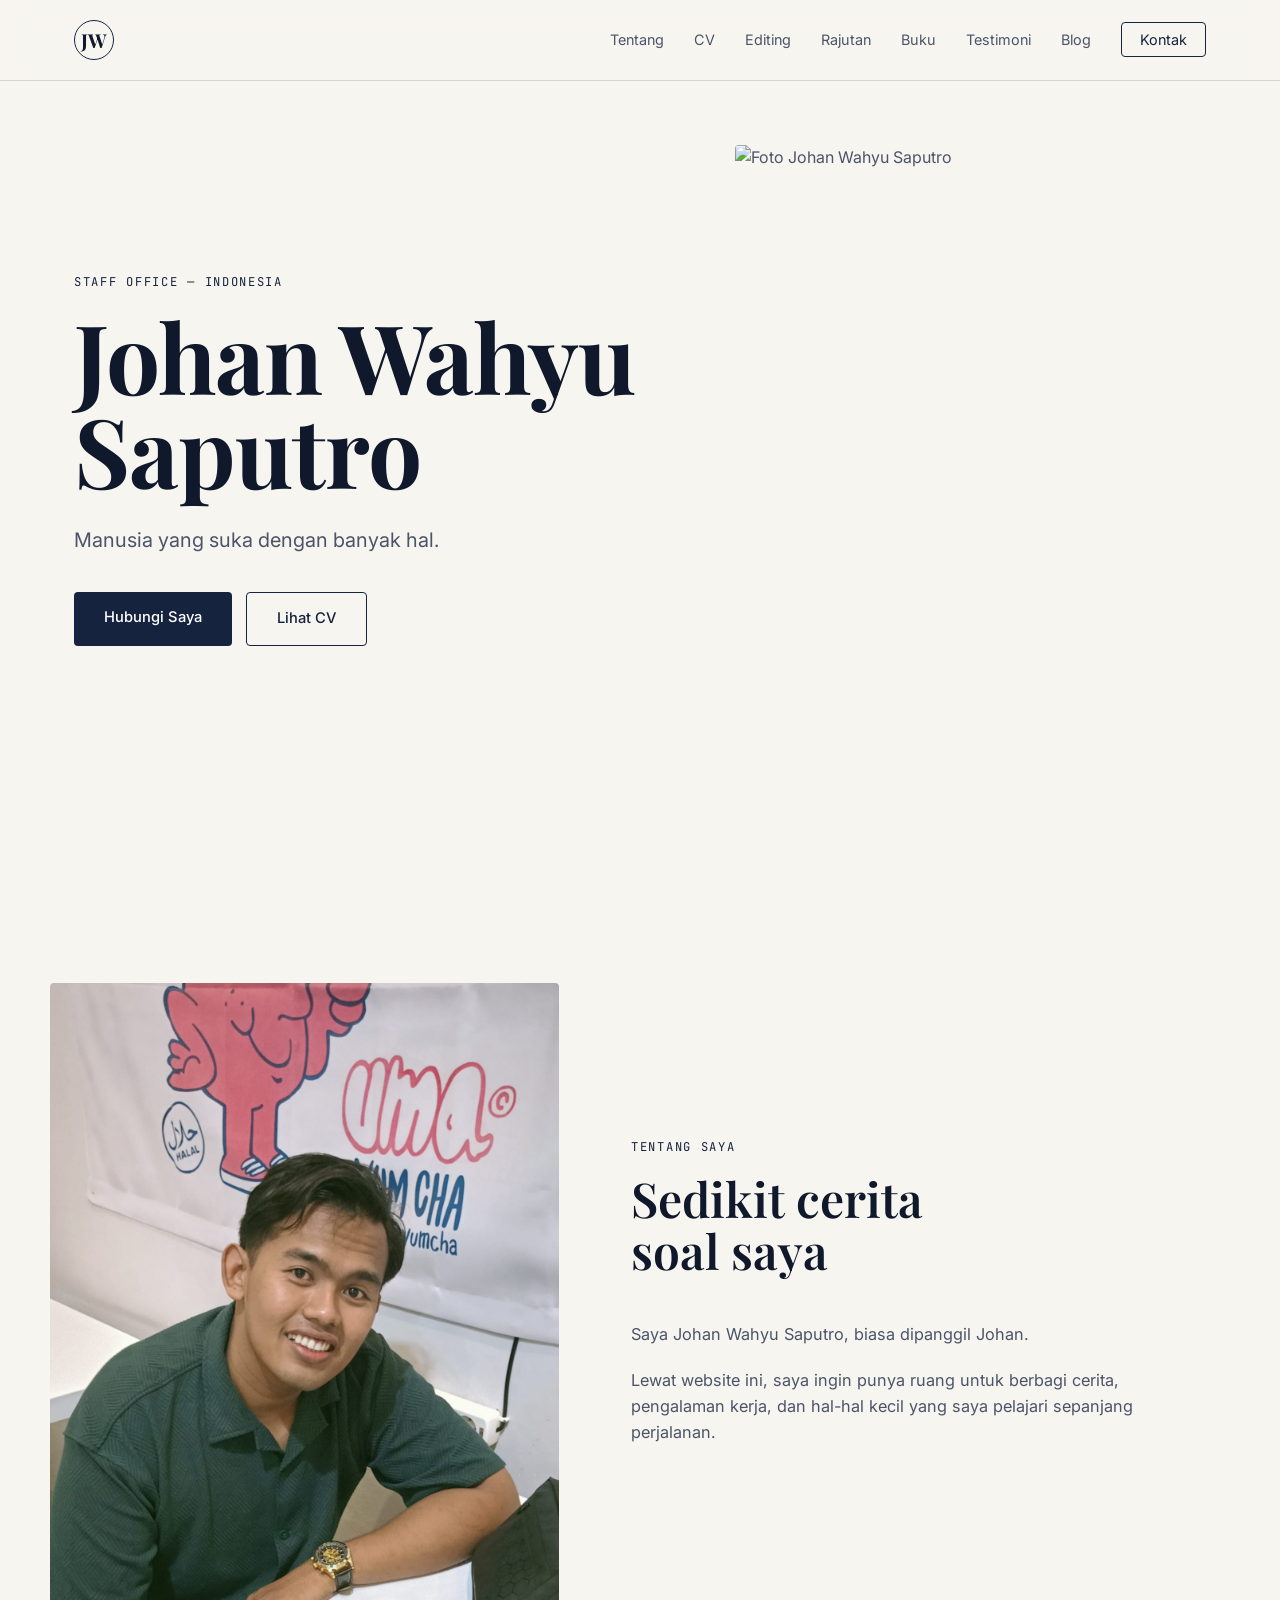
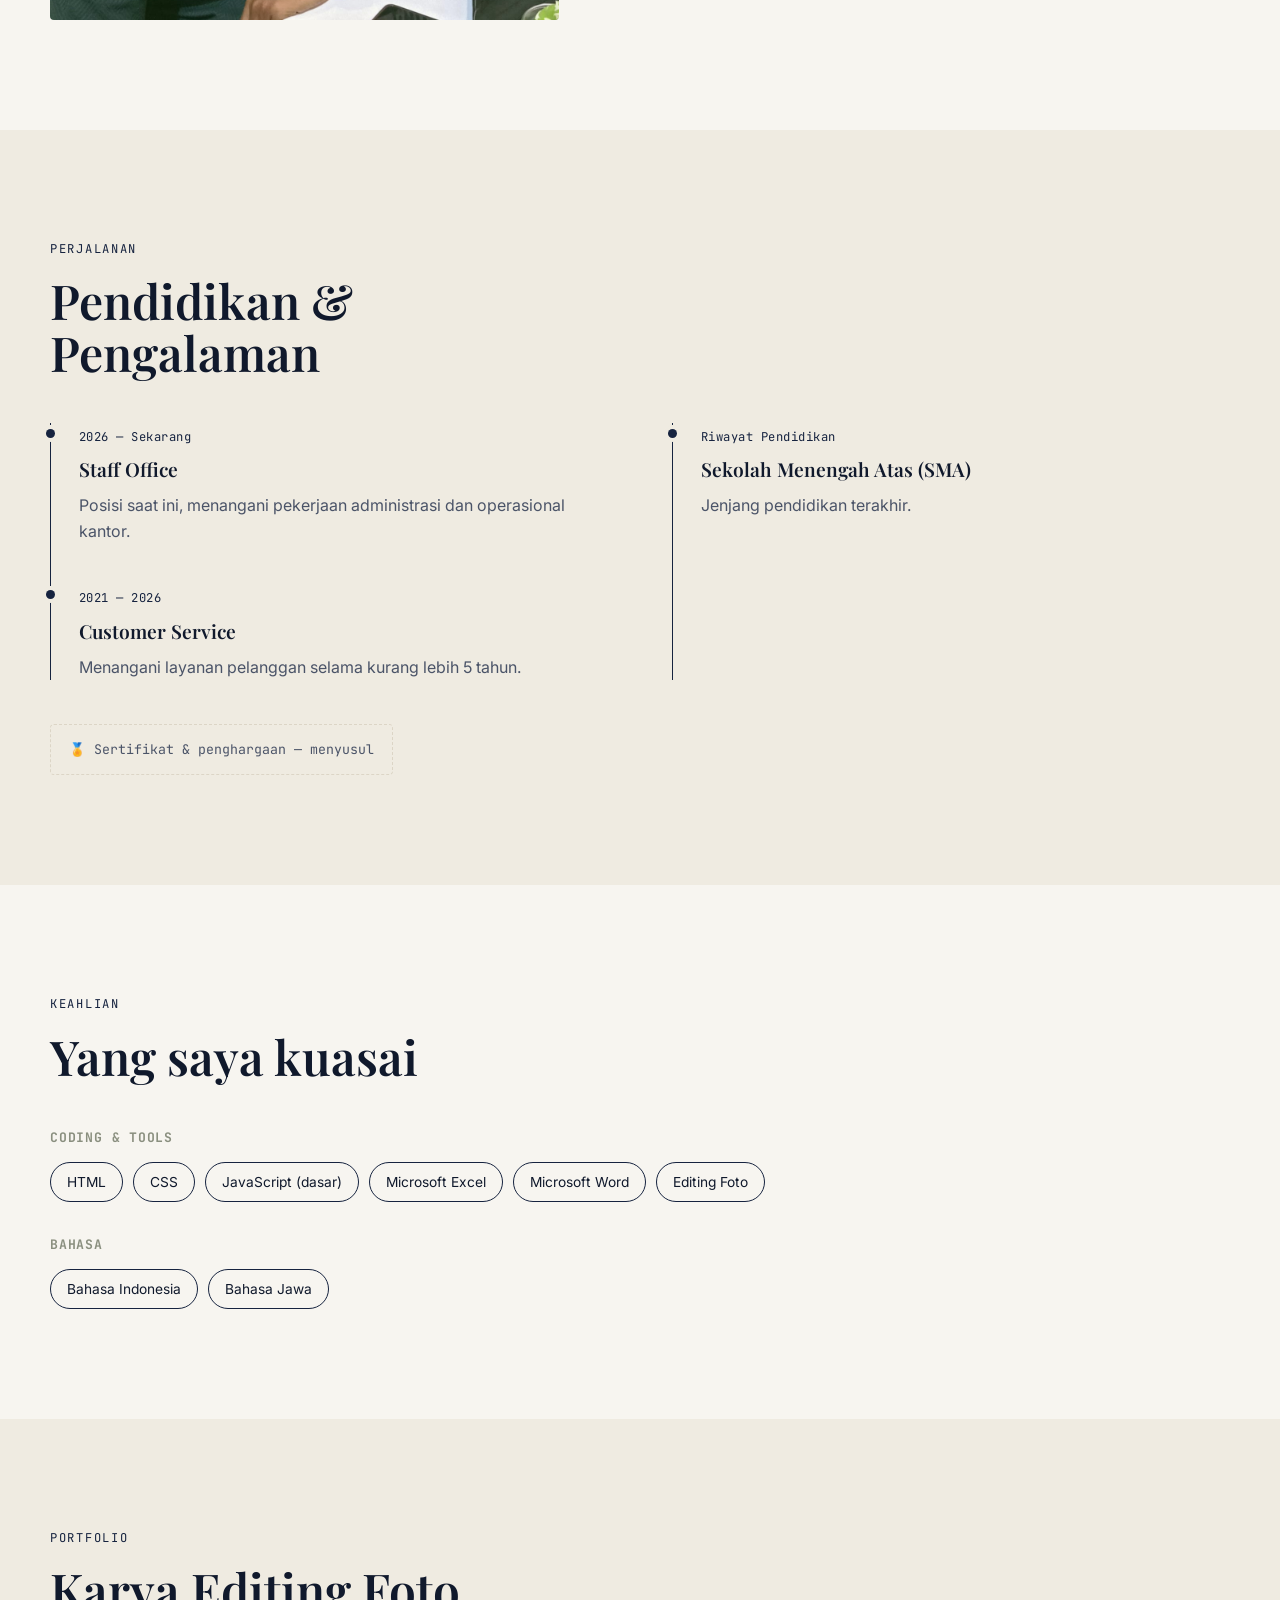
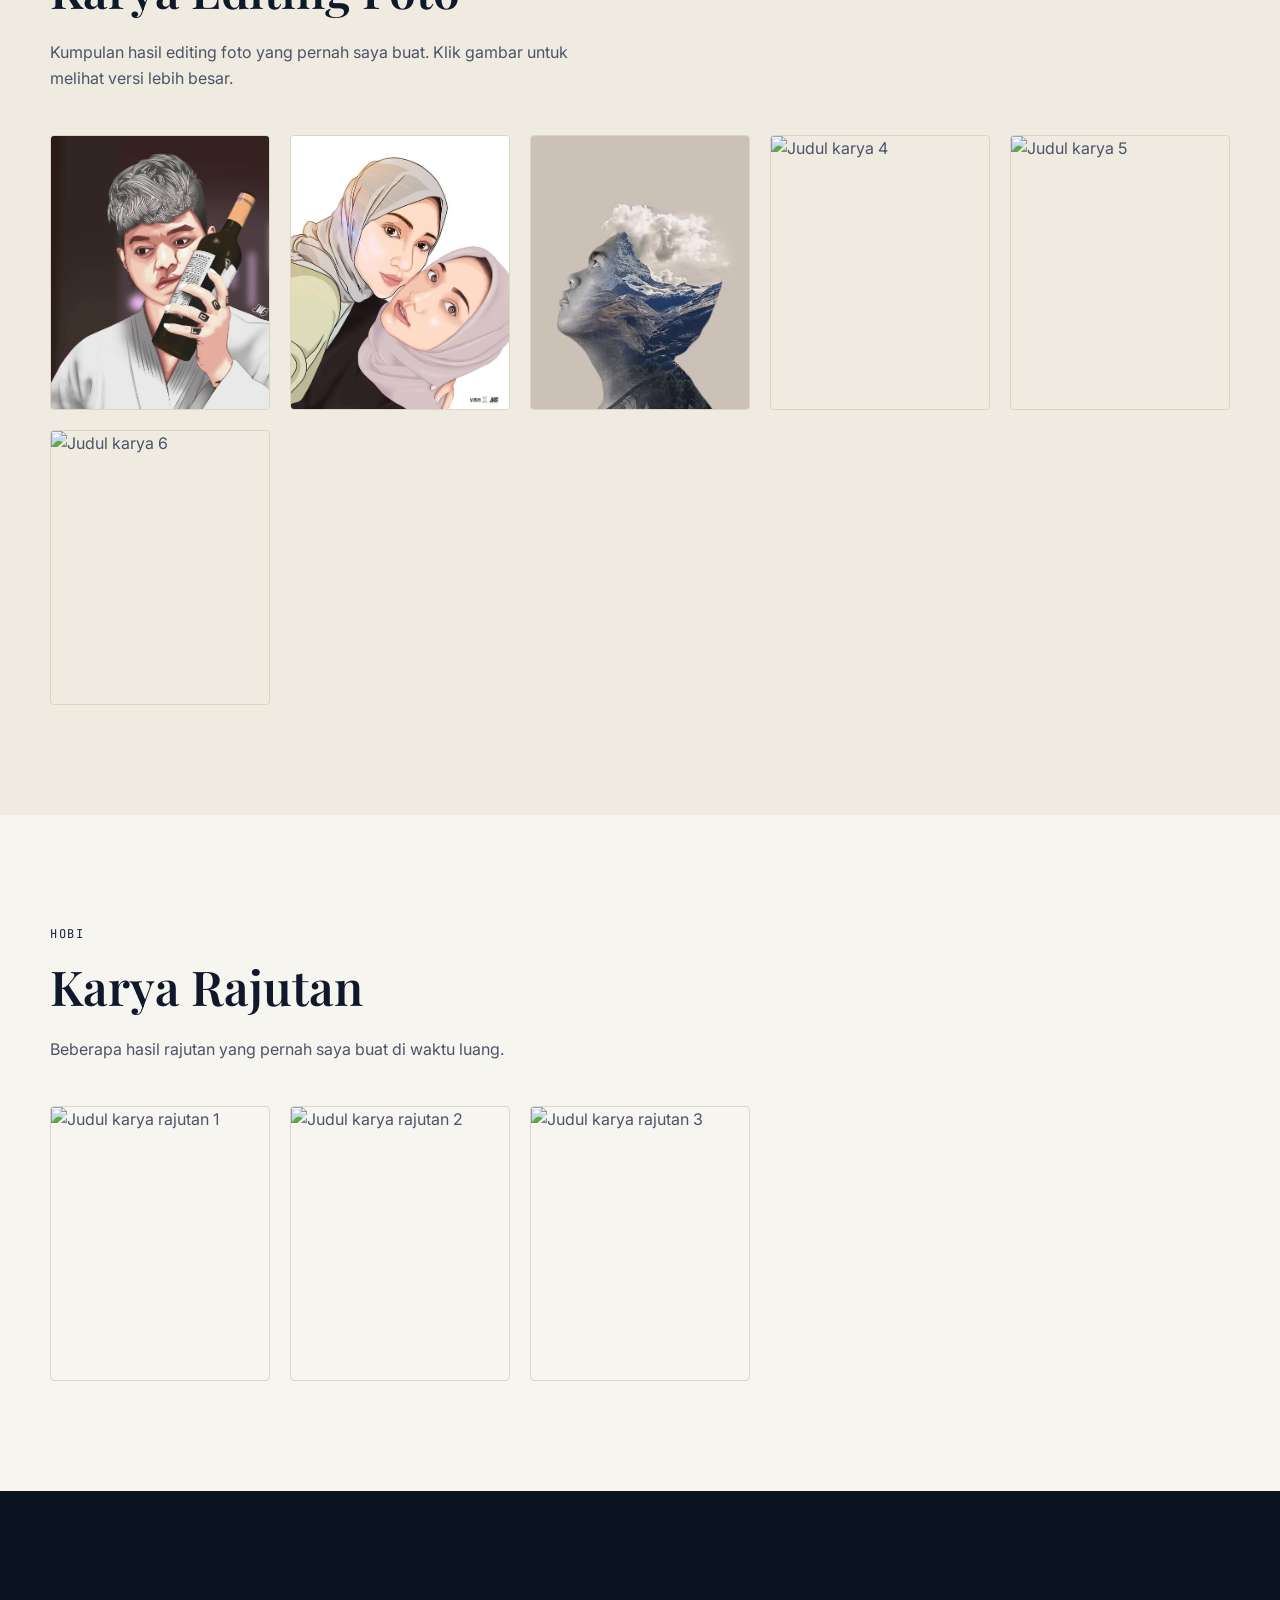
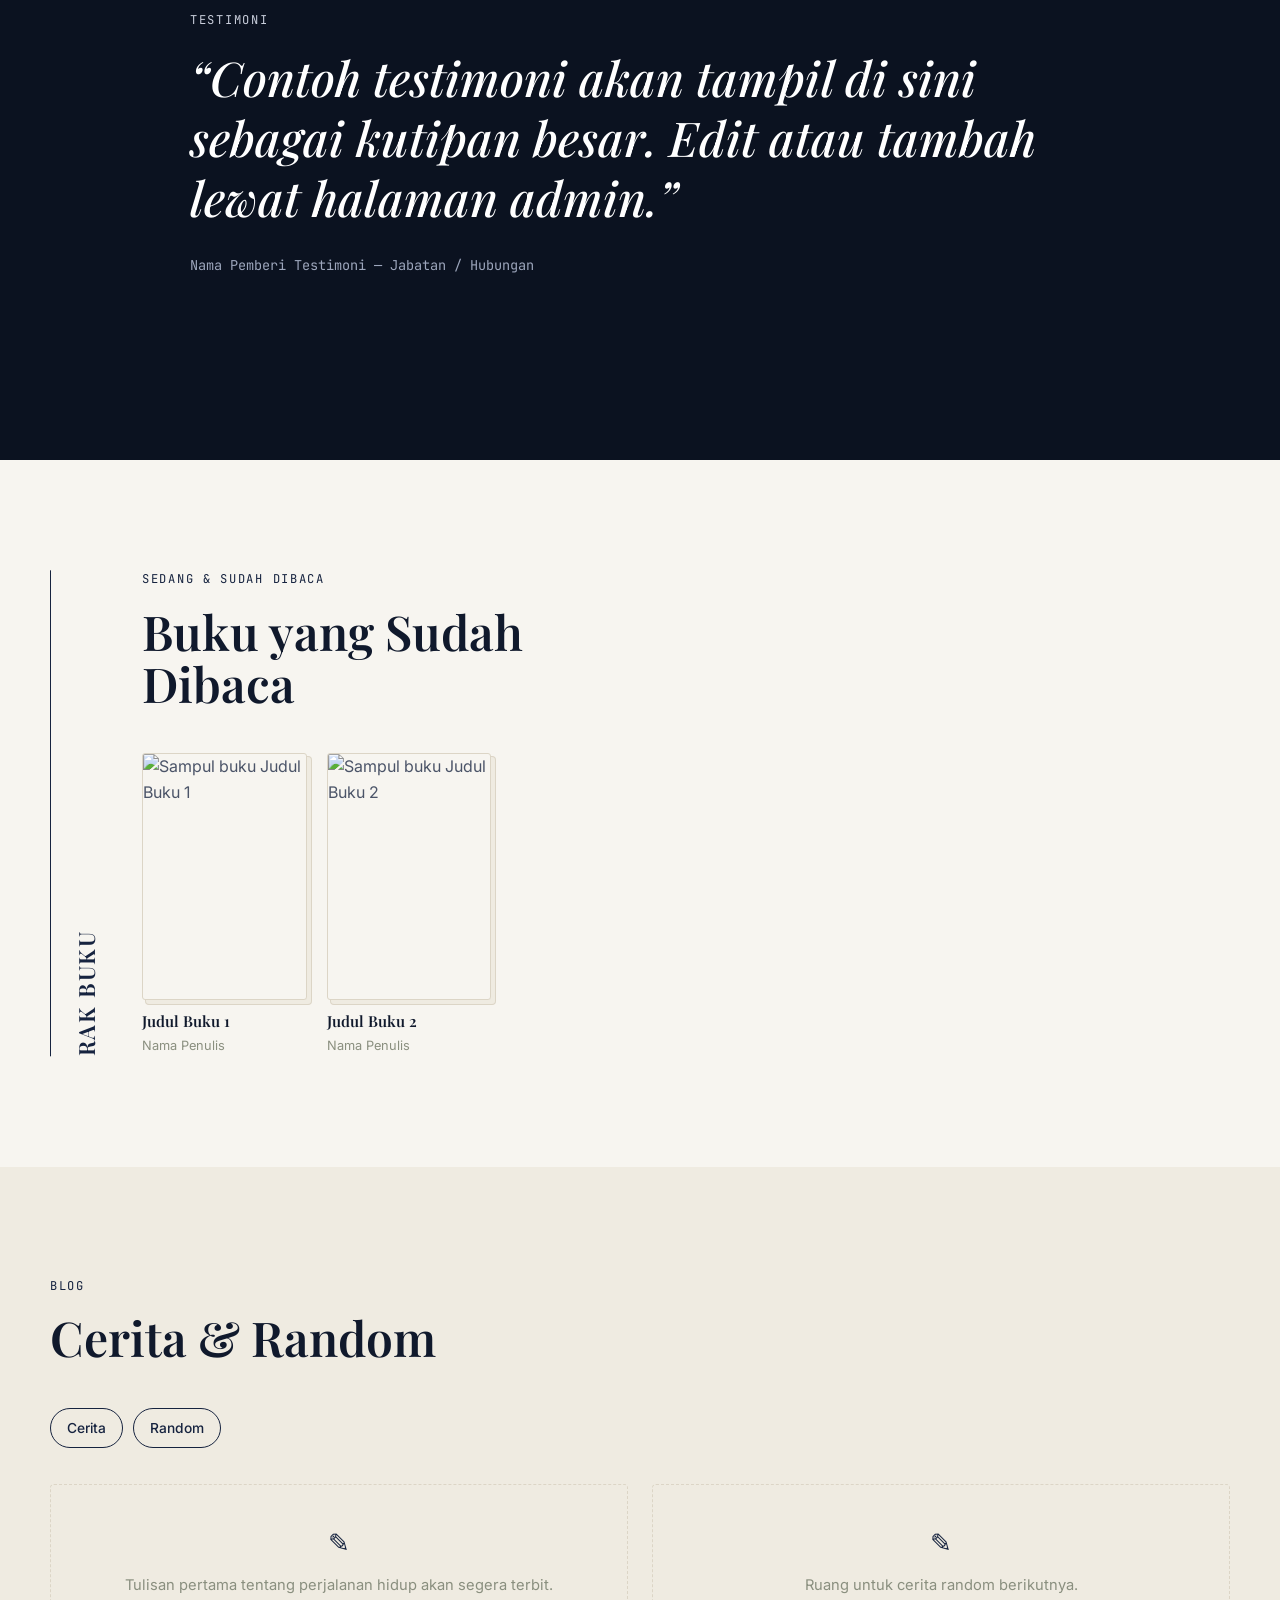
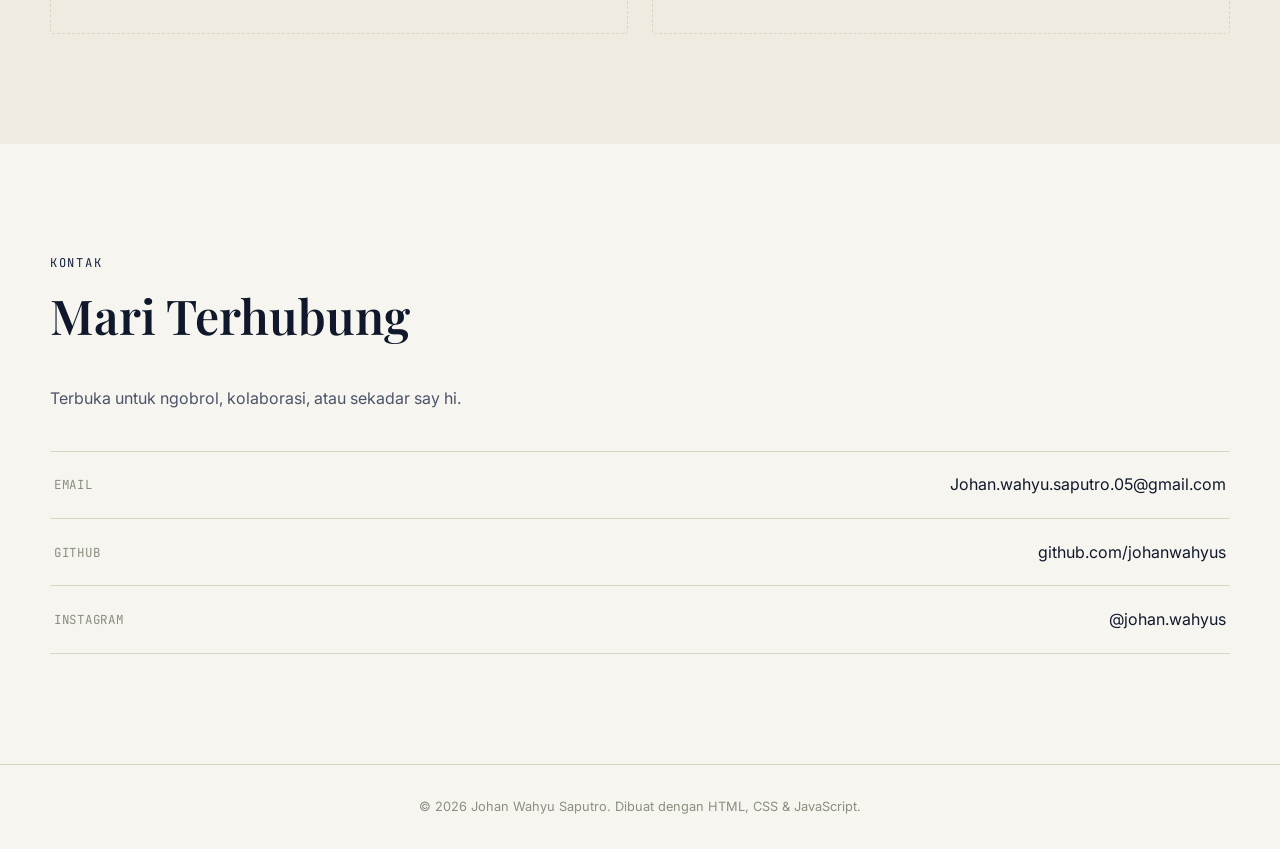
==== commit be86267c: "perubahan font" ====
--- a/index.html
+++ b/index.html
@@ -18,7 +18,7 @@
 
 <link rel="preconnect" href="https://fonts.googleapis.com">
 <link rel="preconnect" href="https://fonts.gstatic.com" crossorigin>
-<link href="https://fonts.googleapis.com/css2?family=Fraunces:ital,opsz,wght@0,9..144,400;0,9..144,500;0,9..144,600;0,9..144,700;1,9..144,500;1,9..144,600&family=Inter:wght@400;500;600&family=JetBrains+Mono:wght@400;500&display=swap" rel="stylesheet">
+<link href="https://fonts.googleapis.com/css2?family=Playfair+Display:ital,wght@0,500;0,600;0,700;0,800;1,500;1,600&family=Inter:wght@400;500;600&family=JetBrains+Mono:wght@400;500&display=swap" rel="stylesheet">
 
 <link rel="stylesheet" href="style.css">
 </head>
@@ -39,6 +39,7 @@
         <li><a href="#portfolio">Editing</a></li>
         <li><a href="#rajutan">Rajutan</a></li>
         <li><a href="#buku">Buku</a></li>
+        <li><a href="#testimoni">Testimoni</a></li>
         <li><a href="#blog">Blog</a></li>
         <li><a href="#kontak" class="nav__cta">Kontak</a></li>
       </ul>
--- a/style.css
+++ b/style.css
@@ -16,7 +16,7 @@
 
   --line: #DCD5C6;
 
-  --font-display: "Fraunces", serif;
+  --font-display: "Playfair Display", serif;
   --font-body: "Inter", sans-serif;
   --font-mono: "JetBrains Mono", monospace;
 
